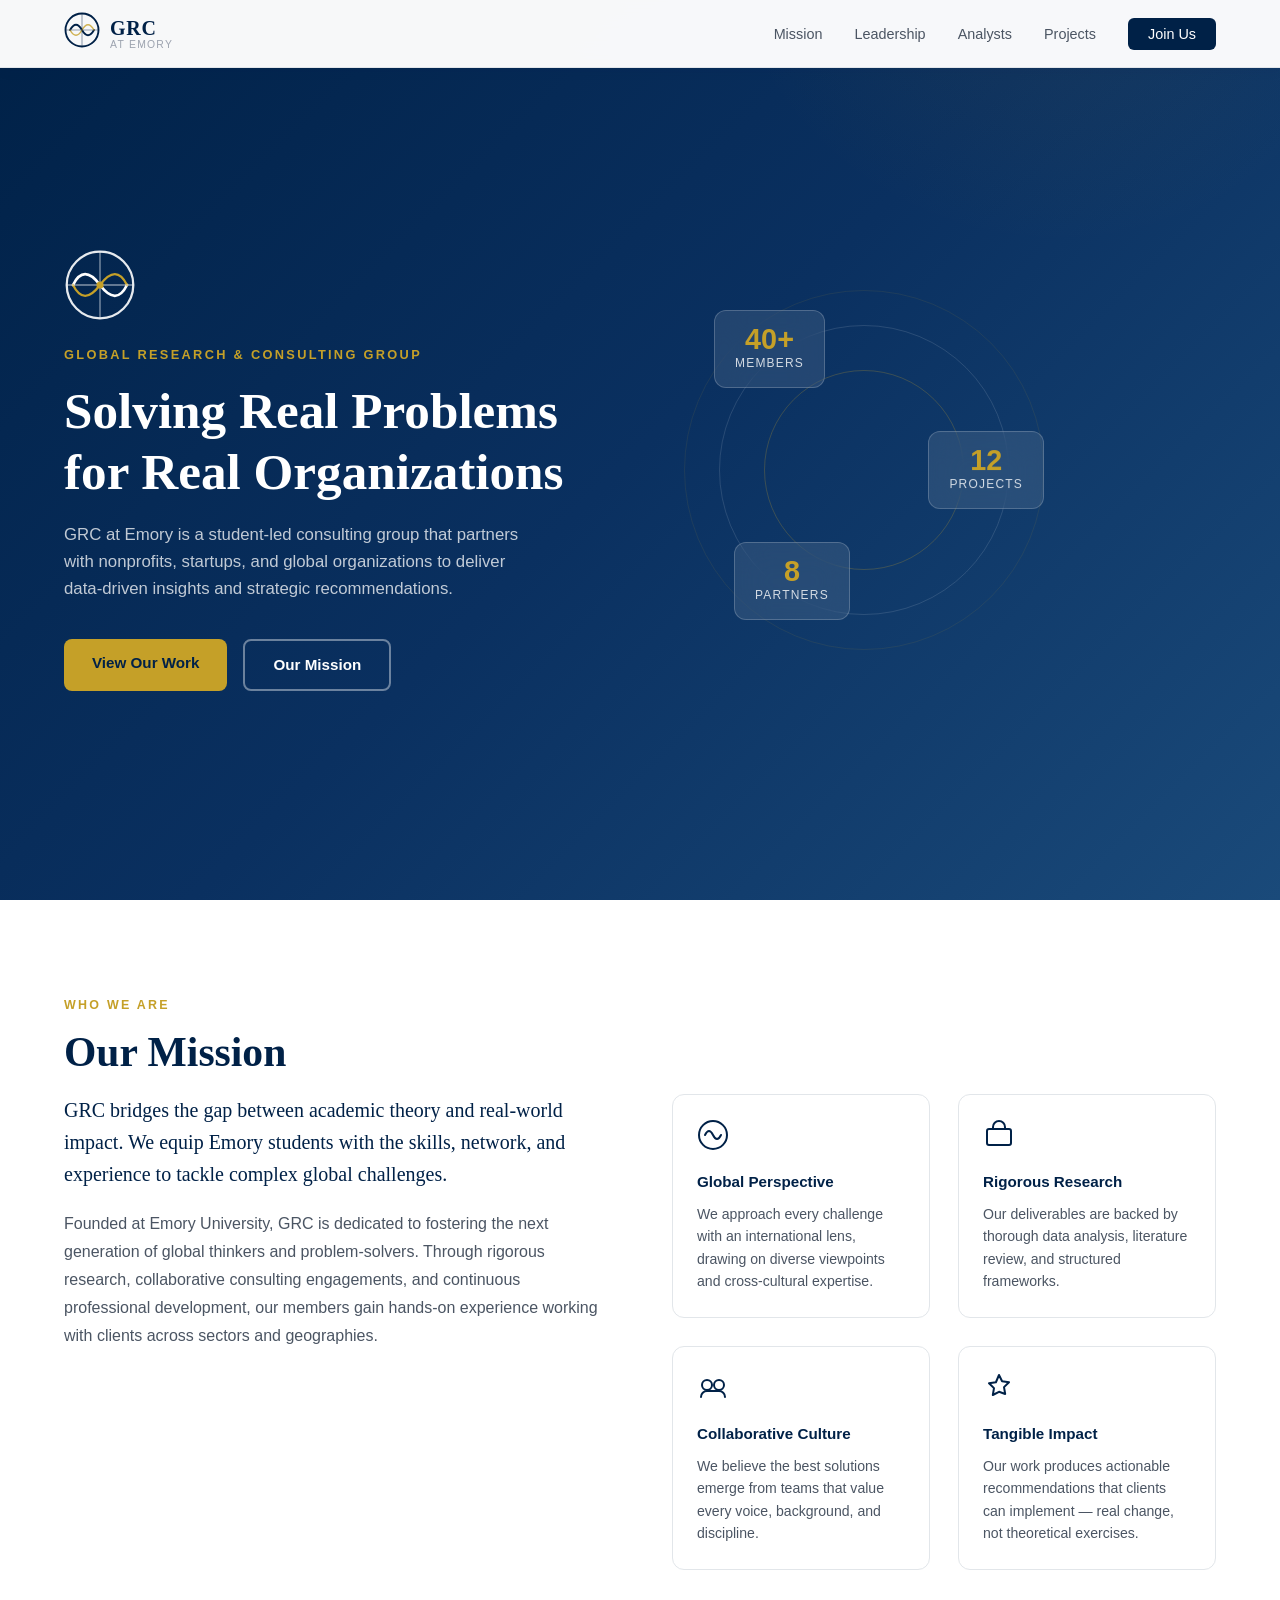
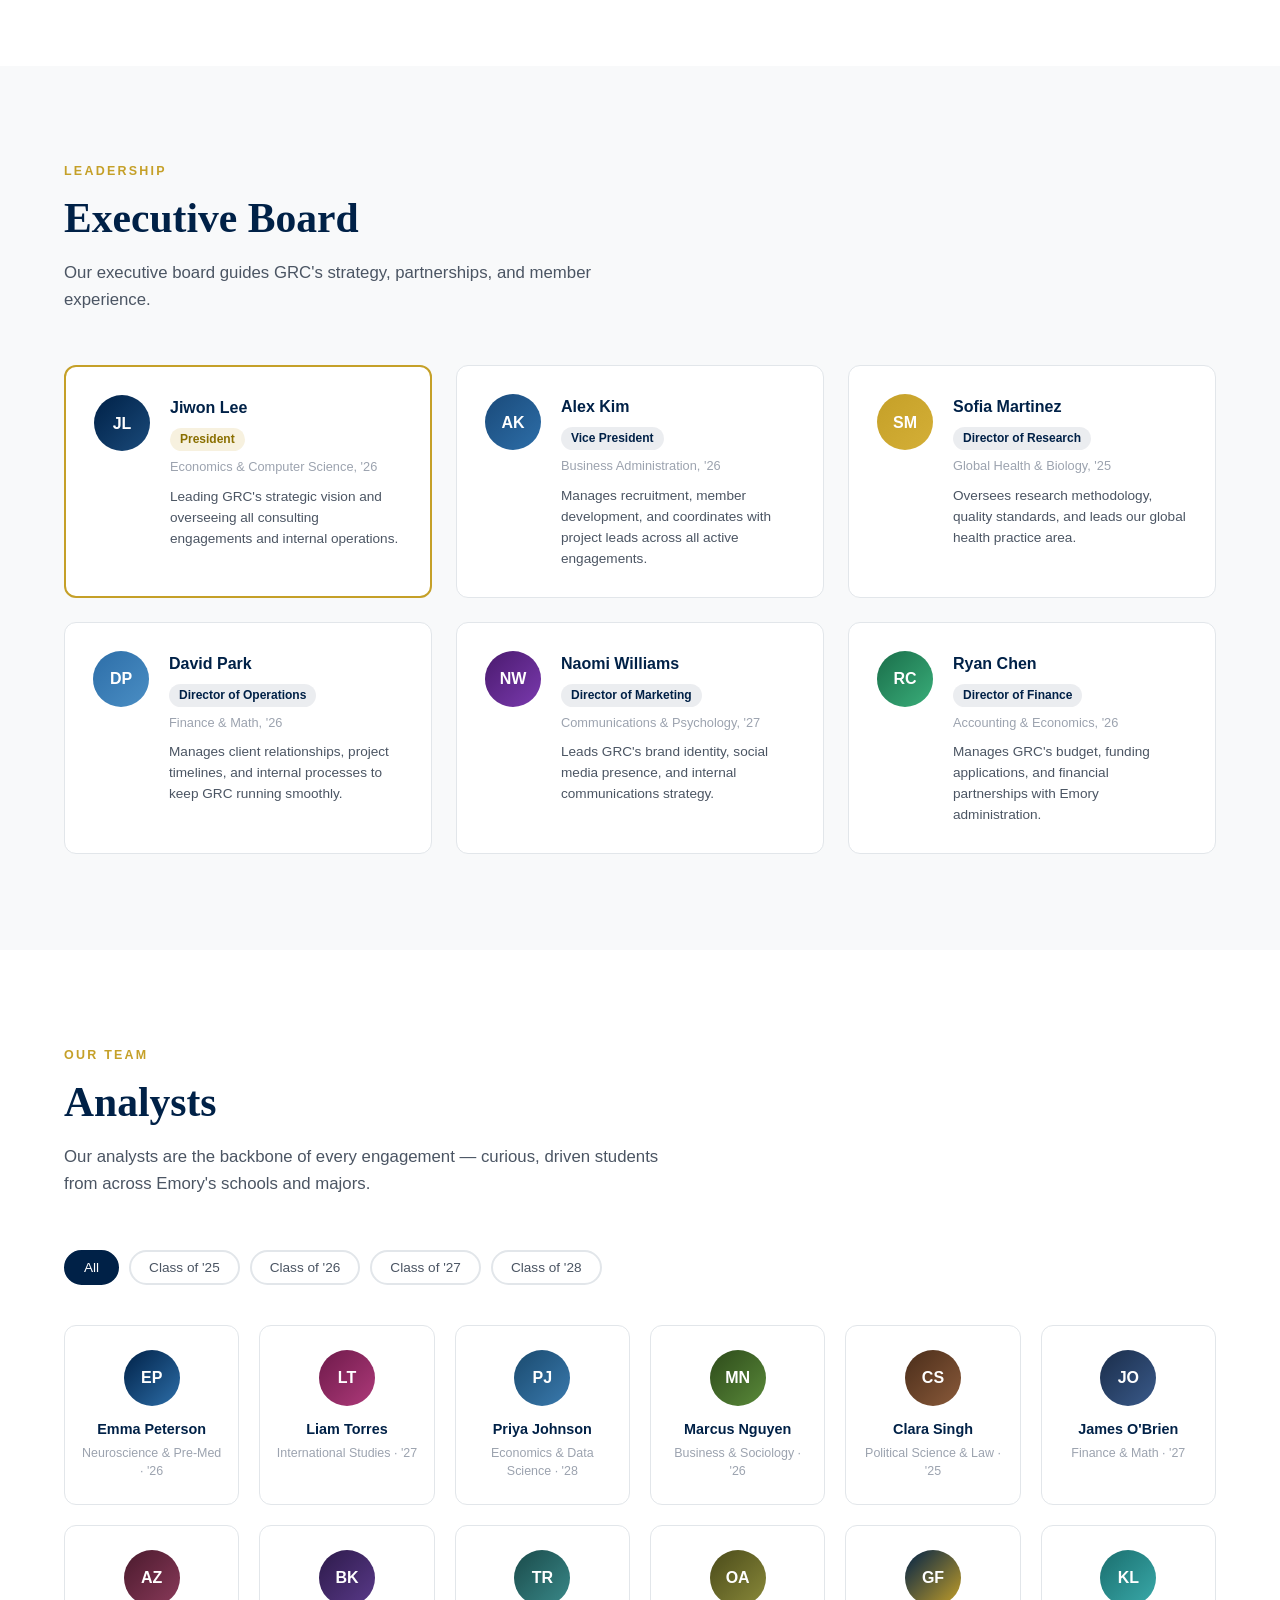
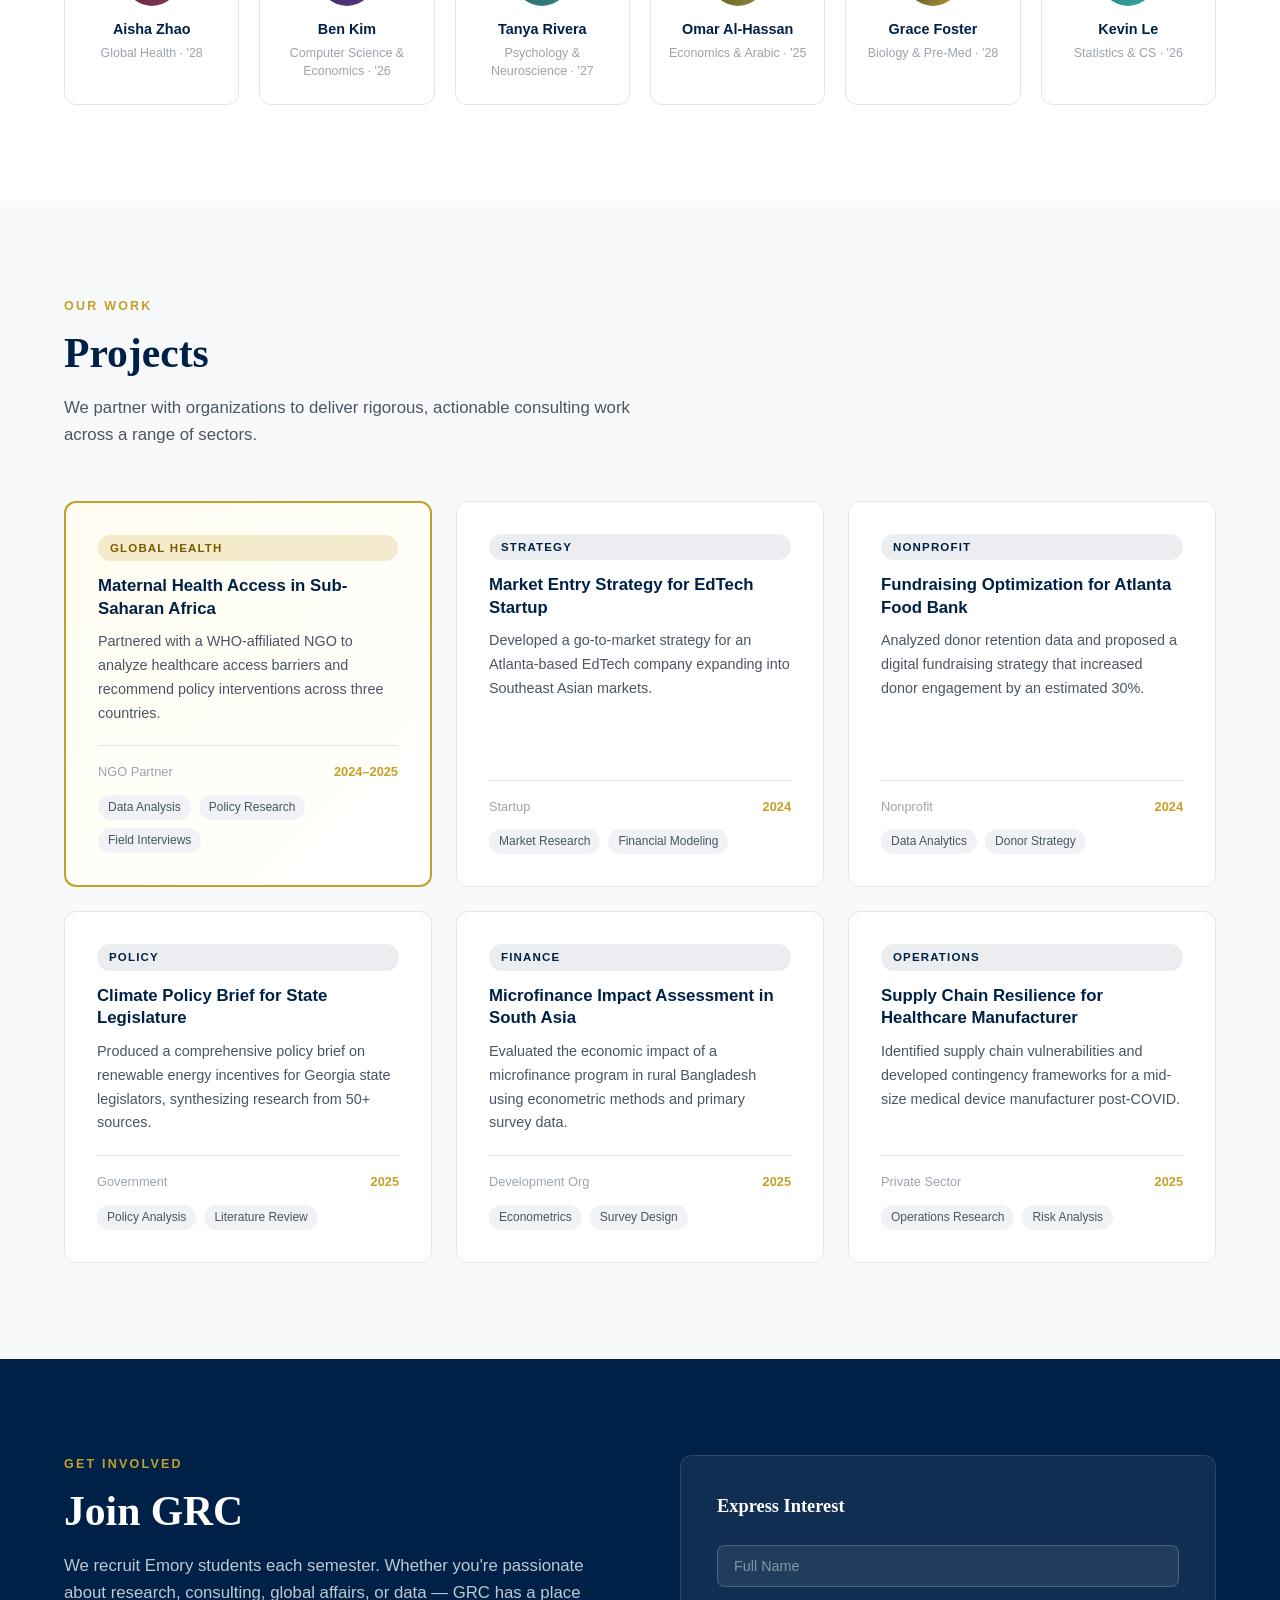
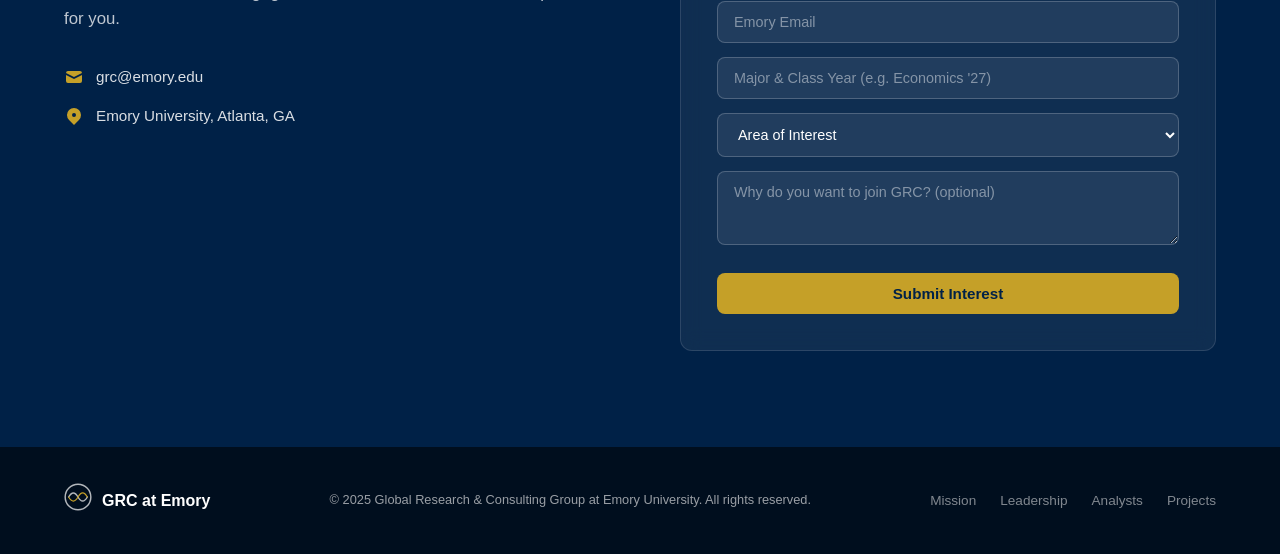
==== index.html @ 2e1ffddf "initial commit" ====
<!DOCTYPE html>
<html lang="en">
<head>
  <meta charset="UTF-8" />
  <meta name="viewport" content="width=device-width, initial-scale=1.0" />
  <title>GRC | Global Research & Consulting Group at Emory</title>
  <link rel="stylesheet" href="styles.css" />
</head>
<body>

  <!-- NAV -->
  <nav class="navbar">
    <div class="nav-brand">
      <div class="logo-mark">
        <svg viewBox="0 0 48 48" fill="none" xmlns="http://www.w3.org/2000/svg">
          <circle cx="24" cy="24" r="22" stroke="#002147" stroke-width="2.5"/>
          <path d="M8 24 Q16 10 24 24 Q32 38 40 24" stroke="#002147" stroke-width="2.5" fill="none" stroke-linecap="round"/>
          <path d="M8 24 Q16 38 24 24 Q32 10 40 24" stroke="#C5A028" stroke-width="2" fill="none" stroke-linecap="round" opacity="0.8"/>
          <line x1="24" y1="2" x2="24" y2="46" stroke="#002147" stroke-width="1.5" opacity="0.4"/>
          <line x1="2" y1="24" x2="46" y2="24" stroke="#002147" stroke-width="1.5" opacity="0.4"/>
        </svg>
      </div>
      <div class="brand-text">
        <span class="brand-grc">GRC</span>
        <span class="brand-sub">at Emory</span>
      </div>
    </div>
    <ul class="nav-links">
      <li><a href="#mission">Mission</a></li>
      <li><a href="#board">Leadership</a></li>
      <li><a href="#analysts">Analysts</a></li>
      <li><a href="#projects">Projects</a></li>
      <li><a href="#contact" class="nav-cta">Join Us</a></li>
    </ul>
    <button class="hamburger" id="hamburger">&#9776;</button>
  </nav>

  <!-- HERO -->
  <header class="hero">
    <div class="hero-content">
      <div class="hero-logo">
        <svg viewBox="0 0 80 80" fill="none" xmlns="http://www.w3.org/2000/svg">
          <circle cx="40" cy="40" r="37" stroke="white" stroke-width="2.5" opacity="0.9"/>
          <path d="M10 40 Q22 16 40 40 Q58 64 70 40" stroke="white" stroke-width="3" fill="none" stroke-linecap="round"/>
          <path d="M10 40 Q22 64 40 40 Q58 16 70 40" stroke="#C5A028" stroke-width="2.5" fill="none" stroke-linecap="round"/>
          <line x1="40" y1="3" x2="40" y2="77" stroke="white" stroke-width="1.5" opacity="0.5"/>
          <line x1="3" y1="40" x2="77" y2="40" stroke="white" stroke-width="1.5" opacity="0.5"/>
          <circle cx="40" cy="40" r="4" fill="#C5A028"/>
        </svg>
      </div>
      <p class="hero-eyebrow">Global Research & Consulting Group</p>
      <h1 class="hero-title">Solving Real Problems<br/>for Real Organizations</h1>
      <p class="hero-desc">GRC at Emory is a student-led consulting group that partners with nonprofits, startups, and global organizations to deliver data-driven insights and strategic recommendations.</p>
      <div class="hero-actions">
        <a href="#projects" class="btn btn-primary">View Our Work</a>
        <a href="#mission" class="btn btn-ghost">Our Mission</a>
      </div>
    </div>
    <div class="hero-visual">
      <div class="globe-ring ring-1"></div>
      <div class="globe-ring ring-2"></div>
      <div class="globe-ring ring-3"></div>
      <div class="stat-card card-a">
        <span class="stat-num">40+</span>
        <span class="stat-label">Members</span>
      </div>
      <div class="stat-card card-b">
        <span class="stat-num">12</span>
        <span class="stat-label">Projects</span>
      </div>
      <div class="stat-card card-c">
        <span class="stat-num">8</span>
        <span class="stat-label">Partners</span>
      </div>
    </div>
  </header>

  <!-- MISSION -->
  <section class="section" id="mission">
    <div class="container">
      <div class="section-label">Who We Are</div>
      <h2 class="section-title">Our Mission</h2>
      <div class="mission-grid">
        <div class="mission-statement">
          <p class="mission-lead">GRC bridges the gap between academic theory and real-world impact. We equip Emory students with the skills, network, and experience to tackle complex global challenges.</p>
          <p class="mission-body">Founded at Emory University, GRC is dedicated to fostering the next generation of global thinkers and problem-solvers. Through rigorous research, collaborative consulting engagements, and continuous professional development, our members gain hands-on experience working with clients across sectors and geographies.</p>
        </div>
        <div class="mission-pillars">
          <div class="pillar">
            <div class="pillar-icon">
              <svg viewBox="0 0 32 32" fill="none"><circle cx="16" cy="16" r="14" stroke="#002147" stroke-width="2"/><path d="M8 16 Q12 8 16 16 Q20 24 24 16" stroke="#002147" stroke-width="2" fill="none" stroke-linecap="round"/></svg>
            </div>
            <h3>Global Perspective</h3>
            <p>We approach every challenge with an international lens, drawing on diverse viewpoints and cross-cultural expertise.</p>
          </div>
          <div class="pillar">
            <div class="pillar-icon">
              <svg viewBox="0 0 32 32" fill="none"><rect x="4" y="10" width="24" height="16" rx="2" stroke="#002147" stroke-width="2"/><path d="M10 10V8a6 6 0 0112 0v2" stroke="#002147" stroke-width="2" stroke-linecap="round"/></svg>
            </div>
            <h3>Rigorous Research</h3>
            <p>Our deliverables are backed by thorough data analysis, literature review, and structured frameworks.</p>
          </div>
          <div class="pillar">
            <div class="pillar-icon">
              <svg viewBox="0 0 32 32" fill="none"><circle cx="10" cy="14" r="5" stroke="#002147" stroke-width="2"/><circle cx="22" cy="14" r="5" stroke="#002147" stroke-width="2"/><path d="M4 26c0-3.314 2.686-6 6-6h12c3.314 0 6 2.686 6 6" stroke="#002147" stroke-width="2" stroke-linecap="round"/></svg>
            </div>
            <h3>Collaborative Culture</h3>
            <p>We believe the best solutions emerge from teams that value every voice, background, and discipline.</p>
          </div>
          <div class="pillar">
            <div class="pillar-icon">
              <svg viewBox="0 0 32 32" fill="none"><path d="M16 4l3.09 6.26L26 11.27l-5 4.87 1.18 6.86L16 20.77l-6.18 3.23L11 17.14 6 12.27l6.91-1.01L16 4z" stroke="#002147" stroke-width="2" stroke-linejoin="round"/></svg>
            </div>
            <h3>Tangible Impact</h3>
            <p>Our work produces actionable recommendations that clients can implement — real change, not theoretical exercises.</p>
          </div>
        </div>
      </div>
    </div>
  </section>

  <!-- EXECUTIVE BOARD -->
  <section class="section section-alt" id="board">
    <div class="container">
      <div class="section-label">Leadership</div>
      <h2 class="section-title">Executive Board</h2>
      <p class="section-desc">Our executive board guides GRC's strategy, partnerships, and member experience.</p>
      <div class="board-grid">

        <div class="board-card president">
          <div class="member-avatar">
            <div class="avatar-placeholder" style="background: linear-gradient(135deg, #002147, #1a4a7a);">
              <span>JL</span>
            </div>
          </div>
          <div class="member-info">
            <h3>Jiwon Lee</h3>
            <span class="member-role">President</span>
            <p class="member-major">Economics & Computer Science, '26</p>
            <p class="member-bio">Leading GRC's strategic vision and overseeing all consulting engagements and internal operations.</p>
          </div>
        </div>

        <div class="board-card">
          <div class="member-avatar">
            <div class="avatar-placeholder" style="background: linear-gradient(135deg, #1a4a7a, #2d6ea8);">
              <span>AK</span>
            </div>
          </div>
          <div class="member-info">
            <h3>Alex Kim</h3>
            <span class="member-role">Vice President</span>
            <p class="member-major">Business Administration, '26</p>
            <p class="member-bio">Manages recruitment, member development, and coordinates with project leads across all active engagements.</p>
          </div>
        </div>

        <div class="board-card">
          <div class="member-avatar">
            <div class="avatar-placeholder" style="background: linear-gradient(135deg, #C5A028, #d4af37);">
              <span>SM</span>
            </div>
          </div>
          <div class="member-info">
            <h3>Sofia Martinez</h3>
            <span class="member-role">Director of Research</span>
            <p class="member-major">Global Health & Biology, '25</p>
            <p class="member-bio">Oversees research methodology, quality standards, and leads our global health practice area.</p>
          </div>
        </div>

        <div class="board-card">
          <div class="member-avatar">
            <div class="avatar-placeholder" style="background: linear-gradient(135deg, #2d6ea8, #4a8ec4);">
              <span>DP</span>
            </div>
          </div>
          <div class="member-info">
            <h3>David Park</h3>
            <span class="member-role">Director of Operations</span>
            <p class="member-major">Finance & Math, '26</p>
            <p class="member-bio">Manages client relationships, project timelines, and internal processes to keep GRC running smoothly.</p>
          </div>
        </div>

        <div class="board-card">
          <div class="member-avatar">
            <div class="avatar-placeholder" style="background: linear-gradient(135deg, #4a1a6e, #7a3aae);">
              <span>NW</span>
            </div>
          </div>
          <div class="member-info">
            <h3>Naomi Williams</h3>
            <span class="member-role">Director of Marketing</span>
            <p class="member-major">Communications & Psychology, '27</p>
            <p class="member-bio">Leads GRC's brand identity, social media presence, and internal communications strategy.</p>
          </div>
        </div>

        <div class="board-card">
          <div class="member-avatar">
            <div class="avatar-placeholder" style="background: linear-gradient(135deg, #1a6e4a, #3aae7a);">
              <span>RC</span>
            </div>
          </div>
          <div class="member-info">
            <h3>Ryan Chen</h3>
            <span class="member-role">Director of Finance</span>
            <p class="member-major">Accounting & Economics, '26</p>
            <p class="member-bio">Manages GRC's budget, funding applications, and financial partnerships with Emory administration.</p>
          </div>
        </div>

      </div>
    </div>
  </section>

  <!-- ANALYSTS -->
  <section class="section" id="analysts">
    <div class="container">
      <div class="section-label">Our Team</div>
      <h2 class="section-title">Analysts</h2>
      <p class="section-desc">Our analysts are the backbone of every engagement — curious, driven students from across Emory's schools and majors.</p>

      <div class="analyst-filter">
        <button class="filter-btn active" data-filter="all">All</button>
        <button class="filter-btn" data-filter="class-25">Class of '25</button>
        <button class="filter-btn" data-filter="class-26">Class of '26</button>
        <button class="filter-btn" data-filter="class-27">Class of '27</button>
        <button class="filter-btn" data-filter="class-28">Class of '28</button>
      </div>

      <div class="analysts-grid">
        <div class="analyst-card" data-class="class-26">
          <div class="analyst-avatar" style="background: linear-gradient(135deg, #002147, #2d6ea8);"><span>EP</span></div>
          <div class="analyst-name">Emma Peterson</div>
          <div class="analyst-details">Neuroscience & Pre-Med · '26</div>
        </div>
        <div class="analyst-card" data-class="class-27">
          <div class="analyst-avatar" style="background: linear-gradient(135deg, #6e1a4a, #ae3a7a);"><span>LT</span></div>
          <div class="analyst-name">Liam Torres</div>
          <div class="analyst-details">International Studies · '27</div>
        </div>
        <div class="analyst-card" data-class="class-28">
          <div class="analyst-avatar" style="background: linear-gradient(135deg, #1a4a6e, #3a7aae);"><span>PJ</span></div>
          <div class="analyst-name">Priya Johnson</div>
          <div class="analyst-details">Economics & Data Science · '28</div>
        </div>
        <div class="analyst-card" data-class="class-26">
          <div class="analyst-avatar" style="background: linear-gradient(135deg, #2d4a1a, #5a8a3a);"><span>MN</span></div>
          <div class="analyst-name">Marcus Nguyen</div>
          <div class="analyst-details">Business & Sociology · '26</div>
        </div>
        <div class="analyst-card" data-class="class-25">
          <div class="analyst-avatar" style="background: linear-gradient(135deg, #4a2d1a, #8a5a3a);"><span>CS</span></div>
          <div class="analyst-name">Clara Singh</div>
          <div class="analyst-details">Political Science & Law · '25</div>
        </div>
        <div class="analyst-card" data-class="class-27">
          <div class="analyst-avatar" style="background: linear-gradient(135deg, #1a2d4a, #3a5a8a);"><span>JO</span></div>
          <div class="analyst-name">James O'Brien</div>
          <div class="analyst-details">Finance & Math · '27</div>
        </div>
        <div class="analyst-card" data-class="class-28">
          <div class="analyst-avatar" style="background: linear-gradient(135deg, #4a1a2d, #8a3a5a);"><span>AZ</span></div>
          <div class="analyst-name">Aisha Zhao</div>
          <div class="analyst-details">Global Health · '28</div>
        </div>
        <div class="analyst-card" data-class="class-26">
          <div class="analyst-avatar" style="background: linear-gradient(135deg, #2d1a4a, #5a3a8a);"><span>BK</span></div>
          <div class="analyst-name">Ben Kim</div>
          <div class="analyst-details">Computer Science & Economics · '26</div>
        </div>
        <div class="analyst-card" data-class="class-27">
          <div class="analyst-avatar" style="background: linear-gradient(135deg, #1a4a4a, #3a8a8a);"><span>TR</span></div>
          <div class="analyst-name">Tanya Rivera</div>
          <div class="analyst-details">Psychology & Neuroscience · '27</div>
        </div>
        <div class="analyst-card" data-class="class-25">
          <div class="analyst-avatar" style="background: linear-gradient(135deg, #4a4a1a, #8a8a3a);"><span>OA</span></div>
          <div class="analyst-name">Omar Al-Hassan</div>
          <div class="analyst-details">Economics & Arabic · '25</div>
        </div>
        <div class="analyst-card" data-class="class-28">
          <div class="analyst-avatar" style="background: linear-gradient(135deg, #002147, #C5A028);"><span>GF</span></div>
          <div class="analyst-name">Grace Foster</div>
          <div class="analyst-details">Biology & Pre-Med · '28</div>
        </div>
        <div class="analyst-card" data-class="class-26">
          <div class="analyst-avatar" style="background: linear-gradient(135deg, #1a6e6e, #3aaaaa);"><span>KL</span></div>
          <div class="analyst-name">Kevin Le</div>
          <div class="analyst-details">Statistics & CS · '26</div>
        </div>
      </div>
    </div>
  </section>

  <!-- PROJECTS -->
  <section class="section section-alt" id="projects">
    <div class="container">
      <div class="section-label">Our Work</div>
      <h2 class="section-title">Projects</h2>
      <p class="section-desc">We partner with organizations to deliver rigorous, actionable consulting work across a range of sectors.</p>
      <div class="projects-grid">

        <div class="project-card featured">
          <div class="project-tag">Global Health</div>
          <h3>Maternal Health Access in Sub-Saharan Africa</h3>
          <p>Partnered with a WHO-affiliated NGO to analyze healthcare access barriers and recommend policy interventions across three countries.</p>
          <div class="project-meta">
            <span class="project-client">NGO Partner</span>
            <span class="project-year">2024–2025</span>
          </div>
          <div class="project-skills">
            <span>Data Analysis</span><span>Policy Research</span><span>Field Interviews</span>
          </div>
        </div>

        <div class="project-card">
          <div class="project-tag">Strategy</div>
          <h3>Market Entry Strategy for EdTech Startup</h3>
          <p>Developed a go-to-market strategy for an Atlanta-based EdTech company expanding into Southeast Asian markets.</p>
          <div class="project-meta">
            <span class="project-client">Startup</span>
            <span class="project-year">2024</span>
          </div>
          <div class="project-skills">
            <span>Market Research</span><span>Financial Modeling</span>
          </div>
        </div>

        <div class="project-card">
          <div class="project-tag">Nonprofit</div>
          <h3>Fundraising Optimization for Atlanta Food Bank</h3>
          <p>Analyzed donor retention data and proposed a digital fundraising strategy that increased donor engagement by an estimated 30%.</p>
          <div class="project-meta">
            <span class="project-client">Nonprofit</span>
            <span class="project-year">2024</span>
          </div>
          <div class="project-skills">
            <span>Data Analytics</span><span>Donor Strategy</span>
          </div>
        </div>

        <div class="project-card">
          <div class="project-tag">Policy</div>
          <h3>Climate Policy Brief for State Legislature</h3>
          <p>Produced a comprehensive policy brief on renewable energy incentives for Georgia state legislators, synthesizing research from 50+ sources.</p>
          <div class="project-meta">
            <span class="project-client">Government</span>
            <span class="project-year">2025</span>
          </div>
          <div class="project-skills">
            <span>Policy Analysis</span><span>Literature Review</span>
          </div>
        </div>

        <div class="project-card">
          <div class="project-tag">Finance</div>
          <h3>Microfinance Impact Assessment in South Asia</h3>
          <p>Evaluated the economic impact of a microfinance program in rural Bangladesh using econometric methods and primary survey data.</p>
          <div class="project-meta">
            <span class="project-client">Development Org</span>
            <span class="project-year">2025</span>
          </div>
          <div class="project-skills">
            <span>Econometrics</span><span>Survey Design</span>
          </div>
        </div>

        <div class="project-card">
          <div class="project-tag">Operations</div>
          <h3>Supply Chain Resilience for Healthcare Manufacturer</h3>
          <p>Identified supply chain vulnerabilities and developed contingency frameworks for a mid-size medical device manufacturer post-COVID.</p>
          <div class="project-meta">
            <span class="project-client">Private Sector</span>
            <span class="project-year">2025</span>
          </div>
          <div class="project-skills">
            <span>Operations Research</span><span>Risk Analysis</span>
          </div>
        </div>

      </div>
    </div>
  </section>

  <!-- CONTACT / JOIN -->
  <section class="section section-dark" id="contact">
    <div class="container">
      <div class="contact-inner">
        <div class="contact-text">
          <div class="section-label light">Get Involved</div>
          <h2 class="section-title light">Join GRC</h2>
          <p>We recruit Emory students each semester. Whether you're passionate about research, consulting, global affairs, or data — GRC has a place for you.</p>
          <ul class="contact-details">
            <li>
              <svg viewBox="0 0 20 20" fill="none"><path d="M2.003 5.884L10 9.882l7.997-3.998A2 2 0 0016 4H4a2 2 0 00-1.997 1.884z" fill="#C5A028"/><path d="M18 8.118l-8 4-8-4V14a2 2 0 002 2h12a2 2 0 002-2V8.118z" fill="#C5A028"/></svg>
              <span>grc@emory.edu</span>
            </li>
            <li>
              <svg viewBox="0 0 20 20" fill="none"><path fill-rule="evenodd" d="M5.05 4.05a7 7 0 119.9 9.9L10 18.9l-4.95-4.95a7 7 0 010-9.9zM10 11a2 2 0 100-4 2 2 0 000 4z" clip-rule="evenodd" fill="#C5A028"/></svg>
              <span>Emory University, Atlanta, GA</span>
            </li>
          </ul>
        </div>
        <div class="contact-form-wrap">
          <form class="contact-form" onsubmit="handleSubmit(event)">
            <h3>Express Interest</h3>
            <input type="text" placeholder="Full Name" required />
            <input type="email" placeholder="Emory Email" required />
            <input type="text" placeholder="Major & Class Year (e.g. Economics '27)" />
            <select>
              <option value="" disabled selected>Area of Interest</option>
              <option>Research & Analysis</option>
              <option>Strategy & Consulting</option>
              <option>Global Health</option>
              <option>Finance & Economics</option>
              <option>Operations</option>
              <option>Marketing & Communications</option>
            </select>
            <textarea placeholder="Why do you want to join GRC? (optional)" rows="3"></textarea>
            <button type="submit" class="btn btn-primary">Submit Interest</button>
          </form>
        </div>
      </div>
    </div>
  </section>

  <!-- FOOTER -->
  <footer class="footer">
    <div class="container footer-inner">
      <div class="footer-brand">
        <div class="logo-mark small">
          <svg viewBox="0 0 48 48" fill="none" xmlns="http://www.w3.org/2000/svg">
            <circle cx="24" cy="24" r="22" stroke="white" stroke-width="2.5" opacity="0.7"/>
            <path d="M8 24 Q16 10 24 24 Q32 38 40 24" stroke="white" stroke-width="2.5" fill="none" stroke-linecap="round" opacity="0.7"/>
            <path d="M8 24 Q16 38 24 24 Q32 10 40 24" stroke="#C5A028" stroke-width="2" fill="none" stroke-linecap="round"/>
          </svg>
        </div>
        <span>GRC at Emory</span>
      </div>
      <p class="footer-copy">&copy; 2025 Global Research & Consulting Group at Emory University. All rights reserved.</p>
      <div class="footer-links">
        <a href="#mission">Mission</a>
        <a href="#board">Leadership</a>
        <a href="#analysts">Analysts</a>
        <a href="#projects">Projects</a>
      </div>
    </div>
  </footer>

  <div id="toast" class="toast">Thanks! We'll be in touch soon.</div>

  <script src="script.js"></script>
</body>
</html>
---- styles.css ----
/* ============================================================
   GRC at Emory — Stylesheet
   Colors: Navy #002147, Gold #C5A028, White #FFFFFF
   ============================================================ */

*, *::before, *::after { box-sizing: border-box; margin: 0; padding: 0; }

:root {
  --navy: #002147;
  --navy-light: #1a4a7a;
  --gold: #C5A028;
  --gold-light: #d4af37;
  --white: #FFFFFF;
  --gray-50: #f8f9fa;
  --gray-100: #f0f2f5;
  --gray-200: #e2e6ea;
  --gray-400: #9ca3af;
  --gray-600: #4b5563;
  --gray-800: #1f2937;
  --font: 'Georgia', 'Times New Roman', serif;
  --font-sans: -apple-system, BlinkMacSystemFont, 'Segoe UI', Roboto, sans-serif;
  --radius: 12px;
  --shadow: 0 4px 24px rgba(0, 33, 71, 0.1);
  --shadow-lg: 0 8px 40px rgba(0, 33, 71, 0.15);
  --transition: 0.25s ease;
}

html { scroll-behavior: smooth; }
body { font-family: var(--font-sans); color: var(--gray-800); background: var(--white); line-height: 1.6; }

/* ─── NAVBAR ─────────────────────────────────────────── */
.navbar {
  position: fixed; top: 0; left: 0; right: 0; z-index: 100;
  display: flex; align-items: center; justify-content: space-between;
  padding: 0 5%; height: 68px;
  background: rgba(255,255,255,0.97);
  backdrop-filter: blur(12px);
  border-bottom: 1px solid var(--gray-200);
  box-shadow: 0 2px 12px rgba(0,33,71,0.07);
}

.nav-brand { display: flex; align-items: center; gap: 10px; text-decoration: none; }
.logo-mark svg { width: 36px; height: 36px; }
.logo-mark.small svg { width: 28px; height: 28px; }
.brand-text { display: flex; flex-direction: column; line-height: 1.1; }
.brand-grc { font-size: 1.25rem; font-weight: 800; color: var(--navy); letter-spacing: 0.04em; font-family: var(--font); }
.brand-sub { font-size: 0.65rem; color: var(--gray-400); text-transform: uppercase; letter-spacing: 0.12em; }

.nav-links { display: flex; align-items: center; gap: 2rem; list-style: none; }
.nav-links a { text-decoration: none; font-size: 0.9rem; font-weight: 500; color: var(--gray-600); transition: color var(--transition); }
.nav-links a:hover { color: var(--navy); }
.nav-cta {
  background: var(--navy); color: var(--white) !important;
  padding: 8px 20px; border-radius: 6px;
  transition: background var(--transition) !important;
}
.nav-cta:hover { background: var(--navy-light) !important; }

.hamburger { display: none; background: none; border: none; font-size: 1.5rem; cursor: pointer; color: var(--navy); }

/* ─── HERO ───────────────────────────────────────────── */
.hero {
  min-height: 100vh;
  background: linear-gradient(135deg, var(--navy) 0%, #0a3060 50%, #1a4a7a 100%);
  display: flex; align-items: center;
  padding: 100px 5% 60px;
  position: relative; overflow: hidden;
  gap: 60px;
}

.hero::before {
  content: '';
  position: absolute; top: -50%; right: -10%;
  width: 700px; height: 700px;
  background: radial-gradient(circle, rgba(197,160,40,0.08) 0%, transparent 70%);
  border-radius: 50%;
}

.hero-content { flex: 1; max-width: 560px; position: relative; z-index: 1; }

.hero-logo { width: 72px; height: 72px; margin-bottom: 24px; }
.hero-logo svg { width: 100%; height: 100%; }

.hero-eyebrow {
  font-size: 0.8rem; text-transform: uppercase; letter-spacing: 0.18em;
  color: var(--gold); margin-bottom: 16px; font-weight: 600;
}

.hero-title {
  font-size: clamp(2rem, 5vw, 3.2rem);
  font-family: var(--font);
  color: var(--white); line-height: 1.18;
  margin-bottom: 20px;
}

.hero-desc { color: rgba(255,255,255,0.75); font-size: 1.05rem; margin-bottom: 36px; max-width: 480px; }

.hero-actions { display: flex; gap: 16px; flex-wrap: wrap; }

.btn {
  display: inline-block; padding: 12px 28px; border-radius: 8px;
  font-size: 0.95rem; font-weight: 600; text-decoration: none;
  cursor: pointer; border: none; transition: all var(--transition);
}
.btn-primary { background: var(--gold); color: var(--navy); }
.btn-primary:hover { background: var(--gold-light); transform: translateY(-1px); }
.btn-ghost {
  background: transparent; color: var(--white);
  border: 2px solid rgba(255,255,255,0.4);
}
.btn-ghost:hover { border-color: var(--white); background: rgba(255,255,255,0.08); }

/* Hero Visual */
.hero-visual {
  flex: 0 0 360px; height: 360px;
  position: relative; display: flex; align-items: center; justify-content: center;
}

.globe-ring {
  position: absolute; border-radius: 50%;
  border: 1px solid rgba(197,160,40,0.25);
  animation: pulse 4s ease-in-out infinite;
}
.ring-1 { width: 200px; height: 200px; animation-delay: 0s; }
.ring-2 { width: 290px; height: 290px; animation-delay: 0.8s; border-color: rgba(255,255,255,0.12); }
.ring-3 { width: 360px; height: 360px; animation-delay: 1.6s; border-color: rgba(197,160,40,0.1); }

@keyframes pulse {
  0%, 100% { opacity: 0.6; transform: scale(1); }
  50% { opacity: 1; transform: scale(1.02); }
}

.stat-card {
  position: absolute;
  background: rgba(255,255,255,0.1);
  backdrop-filter: blur(16px);
  border: 1px solid rgba(255,255,255,0.2);
  border-radius: 12px;
  padding: 14px 20px;
  display: flex; flex-direction: column; align-items: center;
  color: white;
}
.stat-num { font-size: 1.8rem; font-weight: 800; color: var(--gold); line-height: 1; }
.stat-label { font-size: 0.75rem; text-transform: uppercase; letter-spacing: 0.1em; opacity: 0.8; }
.card-a { top: 20px; left: 30px; }
.card-b { top: 50%; right: 0; transform: translateY(-50%); }
.card-c { bottom: 30px; left: 50px; }

/* ─── SECTIONS ───────────────────────────────────────── */
.section { padding: 96px 5%; }
.section-alt { background: var(--gray-50); }
.section-dark { background: var(--navy); color: var(--white); }
.container { max-width: 1180px; margin: 0 auto; }

.section-label {
  font-size: 0.78rem; text-transform: uppercase; letter-spacing: 0.18em;
  color: var(--gold); margin-bottom: 12px; font-weight: 600;
}
.section-label.light { color: var(--gold); }
.section-title {
  font-size: clamp(1.8rem, 4vw, 2.6rem);
  font-family: var(--font);
  color: var(--navy); margin-bottom: 16px; line-height: 1.2;
}
.section-title.light { color: var(--white); }
.section-desc { color: var(--gray-600); max-width: 600px; margin-bottom: 52px; font-size: 1.05rem; }

/* ─── MISSION ────────────────────────────────────────── */
.mission-grid { display: grid; grid-template-columns: 1fr 1fr; gap: 64px; align-items: start; }
.mission-lead {
  font-size: 1.25rem; color: var(--navy); line-height: 1.6;
  margin-bottom: 20px; font-family: var(--font);
}
.mission-body { color: var(--gray-600); font-size: 1rem; line-height: 1.75; }
.mission-pillars { display: grid; grid-template-columns: 1fr 1fr; gap: 28px; }

.pillar {
  padding: 24px; background: var(--white);
  border-radius: var(--radius); border: 1px solid var(--gray-200);
  transition: box-shadow var(--transition), transform var(--transition);
}
.pillar:hover { box-shadow: var(--shadow); transform: translateY(-2px); }
.pillar-icon svg { width: 32px; height: 32px; margin-bottom: 12px; }
.pillar h3 { font-size: 0.95rem; font-weight: 700; color: var(--navy); margin-bottom: 8px; }
.pillar p { font-size: 0.88rem; color: var(--gray-600); line-height: 1.6; }

/* ─── BOARD ──────────────────────────────────────────── */
.board-grid {
  display: grid;
  grid-template-columns: repeat(auto-fill, minmax(300px, 1fr));
  gap: 24px;
}

.board-card {
  background: var(--white); border-radius: var(--radius);
  border: 1px solid var(--gray-200);
  padding: 28px;
  display: flex; gap: 20px; align-items: flex-start;
  transition: box-shadow var(--transition), transform var(--transition);
}
.board-card:hover { box-shadow: var(--shadow-lg); transform: translateY(-3px); }
.board-card.president { border-color: var(--gold); border-width: 2px; }

.member-avatar { flex-shrink: 0; }
.avatar-placeholder {
  width: 56px; height: 56px; border-radius: 50%;
  display: flex; align-items: center; justify-content: center;
  font-size: 1rem; font-weight: 700; color: white;
}

.member-info { flex: 1; min-width: 0; }
.member-info h3 { font-size: 1rem; font-weight: 700; color: var(--navy); margin-bottom: 4px; }
.member-role {
  display: inline-block;
  font-size: 0.75rem; font-weight: 600;
  background: rgba(0,33,71,0.08); color: var(--navy);
  padding: 2px 10px; border-radius: 999px; margin-bottom: 6px;
}
.board-card.president .member-role { background: rgba(197,160,40,0.15); color: #8a6f00; }
.member-major { font-size: 0.8rem; color: var(--gray-400); margin-bottom: 8px; }
.member-bio { font-size: 0.85rem; color: var(--gray-600); line-height: 1.55; }

/* ─── ANALYSTS ───────────────────────────────────────── */
.analyst-filter {
  display: flex; gap: 10px; flex-wrap: wrap; margin-bottom: 40px;
}
.filter-btn {
  padding: 8px 18px; border-radius: 999px; border: 2px solid var(--gray-200);
  background: transparent; font-size: 0.85rem; font-weight: 500;
  color: var(--gray-600); cursor: pointer; transition: all var(--transition);
}
.filter-btn.active, .filter-btn:hover {
  background: var(--navy); border-color: var(--navy); color: white;
}

.analysts-grid {
  display: grid;
  grid-template-columns: repeat(auto-fill, minmax(160px, 1fr));
  gap: 20px;
}
.analyst-card {
  background: var(--white); border-radius: var(--radius);
  border: 1px solid var(--gray-200);
  padding: 24px 16px; text-align: center;
  transition: box-shadow var(--transition), transform var(--transition);
}
.analyst-card:hover { box-shadow: var(--shadow); transform: translateY(-3px); }
.analyst-card.hidden { display: none; }

.analyst-avatar {
  width: 56px; height: 56px; border-radius: 50%;
  display: flex; align-items: center; justify-content: center;
  font-size: 1rem; font-weight: 700; color: white;
  margin: 0 auto 12px;
}
.analyst-name { font-size: 0.9rem; font-weight: 700; color: var(--navy); margin-bottom: 4px; }
.analyst-details { font-size: 0.78rem; color: var(--gray-400); line-height: 1.4; }

/* ─── PROJECTS ───────────────────────────────────────── */
.projects-grid {
  display: grid;
  grid-template-columns: repeat(auto-fill, minmax(340px, 1fr));
  gap: 24px;
}
.project-card {
  background: var(--white); border-radius: var(--radius);
  border: 1px solid var(--gray-200); padding: 32px;
  transition: box-shadow var(--transition), transform var(--transition);
  display: flex; flex-direction: column;
}
.project-card:hover { box-shadow: var(--shadow-lg); transform: translateY(-3px); }
.project-card.featured { border-color: var(--gold); border-width: 2px; background: linear-gradient(135deg, #fffdf0 0%, var(--white) 100%); }

.project-tag {
  display: inline-block; margin-bottom: 14px;
  font-size: 0.72rem; font-weight: 700; text-transform: uppercase; letter-spacing: 0.1em;
  padding: 4px 12px; border-radius: 999px;
  background: rgba(0,33,71,0.08); color: var(--navy);
}
.project-card.featured .project-tag { background: rgba(197,160,40,0.2); color: #7a5a00; }

.project-card h3 { font-size: 1.05rem; font-weight: 700; color: var(--navy); margin-bottom: 10px; line-height: 1.35; }
.project-card p { font-size: 0.9rem; color: var(--gray-600); line-height: 1.65; flex: 1; }

.project-meta {
  display: flex; justify-content: space-between; align-items: center;
  margin-top: 20px; padding-top: 16px; border-top: 1px solid var(--gray-200);
  font-size: 0.8rem;
}
.project-client { color: var(--gray-400); font-weight: 500; }
.project-year { color: var(--gold); font-weight: 700; }

.project-skills { display: flex; flex-wrap: wrap; gap: 8px; margin-top: 12px; }
.project-skills span {
  font-size: 0.75rem; padding: 3px 10px; border-radius: 999px;
  background: var(--gray-100); color: var(--gray-600); font-weight: 500;
}

/* ─── CONTACT ────────────────────────────────────────── */
.contact-inner { display: grid; grid-template-columns: 1fr 1fr; gap: 80px; align-items: start; }
.contact-text p { color: rgba(255,255,255,0.75); margin-bottom: 32px; font-size: 1.05rem; }
.contact-details { list-style: none; display: flex; flex-direction: column; gap: 14px; }
.contact-details li { display: flex; align-items: center; gap: 12px; color: rgba(255,255,255,0.85); font-size: 0.95rem; }
.contact-details svg { width: 20px; height: 20px; flex-shrink: 0; }

.contact-form-wrap {
  background: rgba(255,255,255,0.06);
  border: 1px solid rgba(255,255,255,0.12);
  border-radius: var(--radius);
  padding: 36px;
  backdrop-filter: blur(10px);
}
.contact-form h3 { color: var(--white); font-size: 1.15rem; margin-bottom: 24px; font-family: var(--font); }
.contact-form input,
.contact-form select,
.contact-form textarea {
  width: 100%; margin-bottom: 14px;
  padding: 12px 16px;
  background: rgba(255,255,255,0.08); border: 1px solid rgba(255,255,255,0.2);
  border-radius: 8px; color: var(--white); font-size: 0.9rem;
  transition: border-color var(--transition);
  font-family: var(--font-sans);
}
.contact-form input::placeholder,
.contact-form textarea::placeholder { color: rgba(255,255,255,0.45); }
.contact-form select option { background: var(--navy); color: white; }
.contact-form input:focus,
.contact-form select:focus,
.contact-form textarea:focus {
  outline: none; border-color: var(--gold);
  background: rgba(255,255,255,0.12);
}
.contact-form .btn { width: 100%; margin-top: 6px; text-align: center; font-size: 0.95rem; }

/* ─── FOOTER ─────────────────────────────────────────── */
.footer {
  background: #000e1e; color: rgba(255,255,255,0.6);
  padding: 36px 5%;
}
.footer-inner {
  display: flex; align-items: center; justify-content: space-between;
  flex-wrap: wrap; gap: 20px;
}
.footer-brand { display: flex; align-items: center; gap: 10px; color: white; font-weight: 700; font-size: 1rem; }
.footer-copy { font-size: 0.8rem; }
.footer-links { display: flex; gap: 24px; }
.footer-links a { color: rgba(255,255,255,0.5); text-decoration: none; font-size: 0.85rem; transition: color var(--transition); }
.footer-links a:hover { color: var(--gold); }

/* ─── TOAST ──────────────────────────────────────────── */
.toast {
  position: fixed; bottom: 30px; right: 30px; z-index: 999;
  background: var(--navy); color: white;
  padding: 14px 24px; border-radius: 10px;
  font-size: 0.9rem; font-weight: 500;
  box-shadow: var(--shadow-lg);
  transform: translateY(80px); opacity: 0;
  transition: all 0.4s cubic-bezier(0.34, 1.56, 0.64, 1);
  pointer-events: none;
}
.toast.show { transform: translateY(0); opacity: 1; }

/* ─── RESPONSIVE ─────────────────────────────────────── */
@media (max-width: 900px) {
  .hero { flex-direction: column; text-align: center; padding-top: 120px; }
  .hero-visual { display: none; }
  .hero-actions { justify-content: center; }
  .mission-grid { grid-template-columns: 1fr; gap: 40px; }
  .contact-inner { grid-template-columns: 1fr; gap: 40px; }
}

@media (max-width: 700px) {
  .nav-links { display: none; }
  .hamburger { display: block; }
  .nav-links.open {
    display: flex; flex-direction: column; align-items: flex-start;
    position: fixed; top: 68px; left: 0; right: 0;
    background: white; padding: 20px 5%; gap: 1.2rem;
    border-bottom: 1px solid var(--gray-200);
    box-shadow: var(--shadow);
  }
  .mission-pillars { grid-template-columns: 1fr; }
  .board-grid { grid-template-columns: 1fr; }
  .projects-grid { grid-template-columns: 1fr; }
  .footer-inner { flex-direction: column; align-items: flex-start; }
}
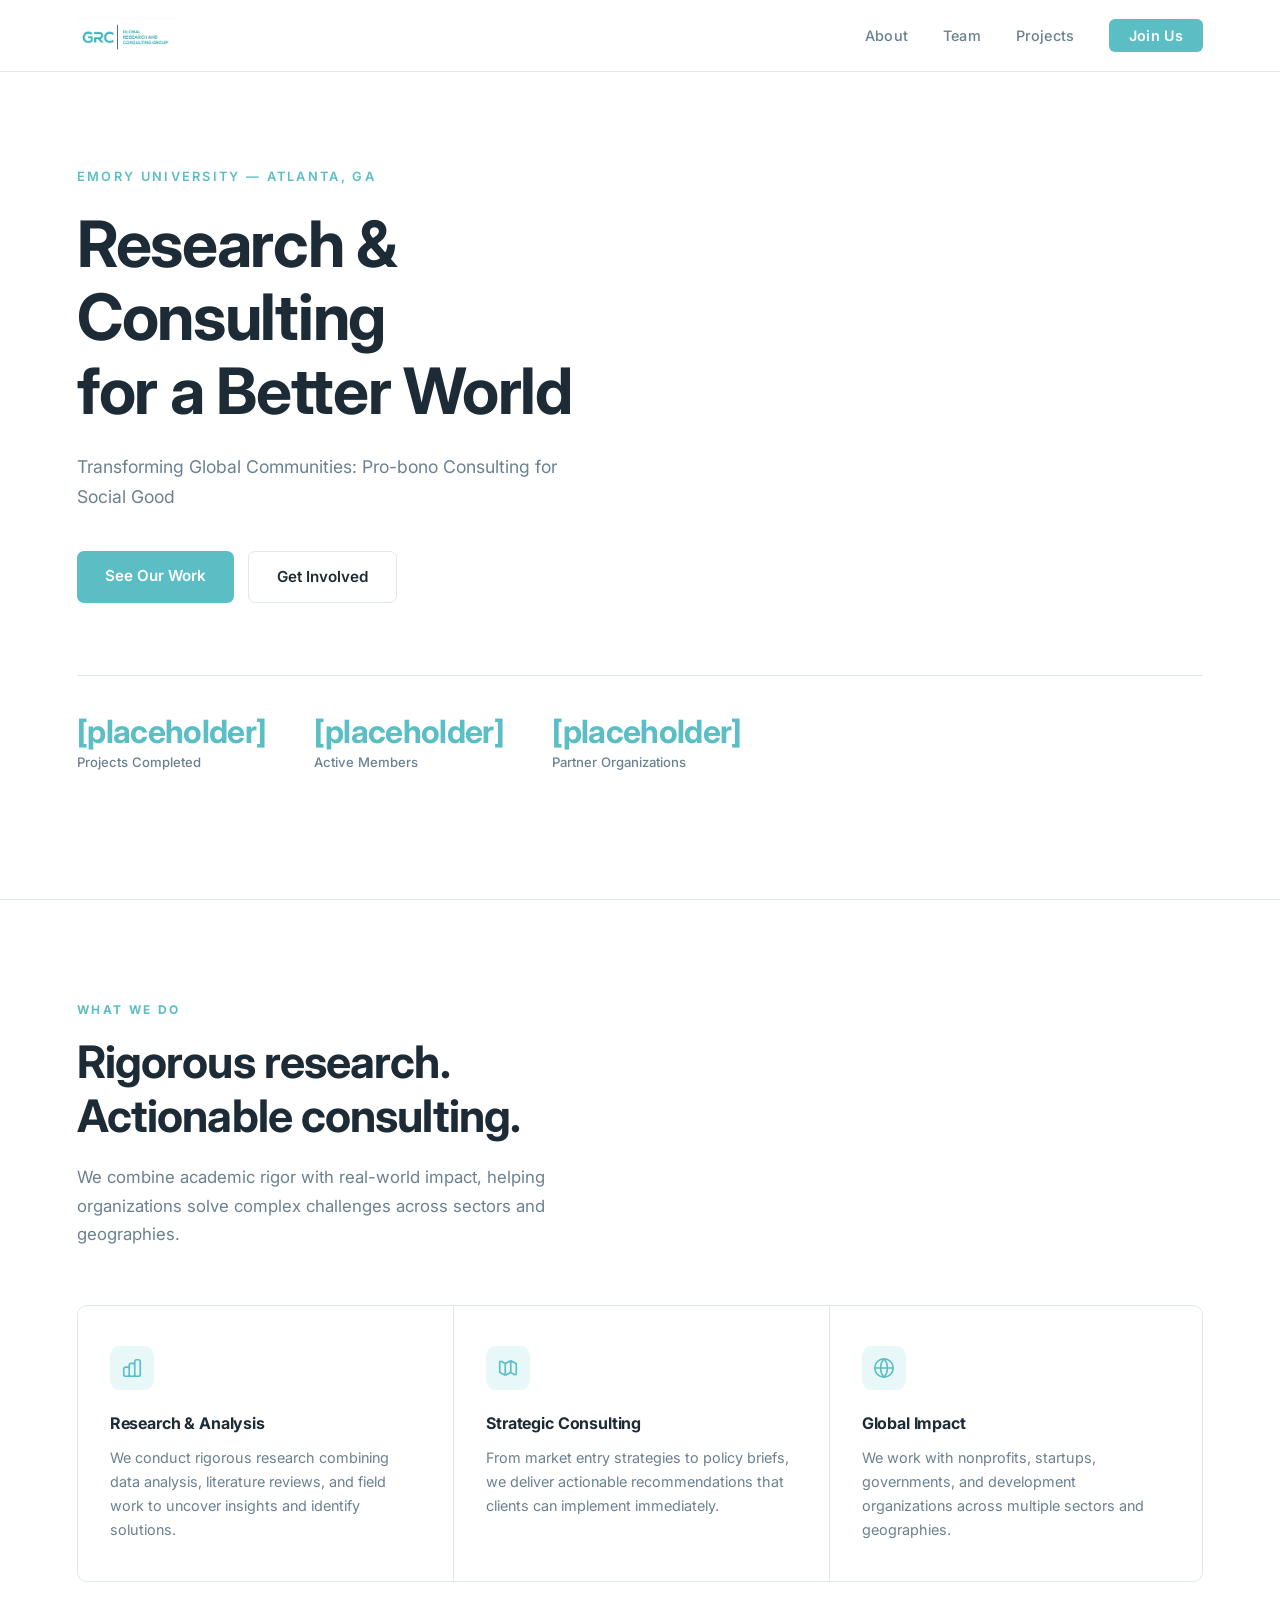
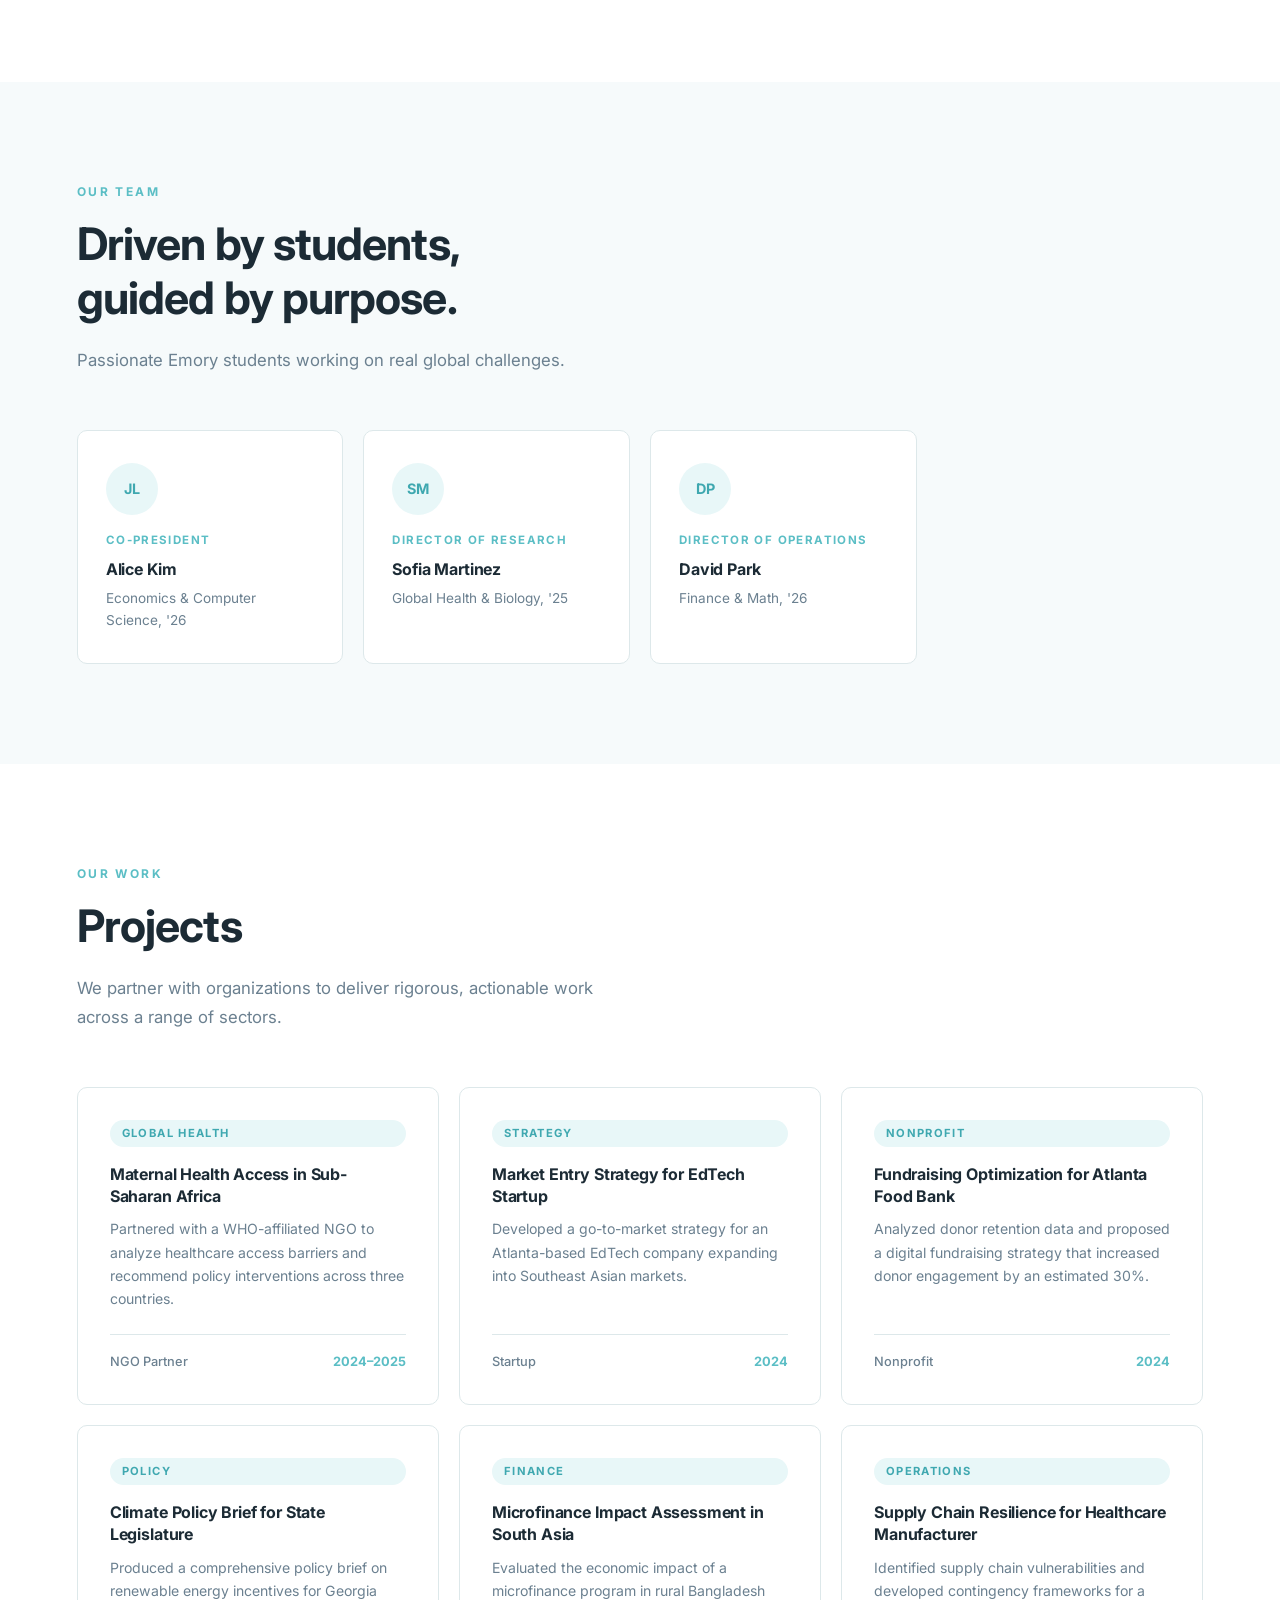
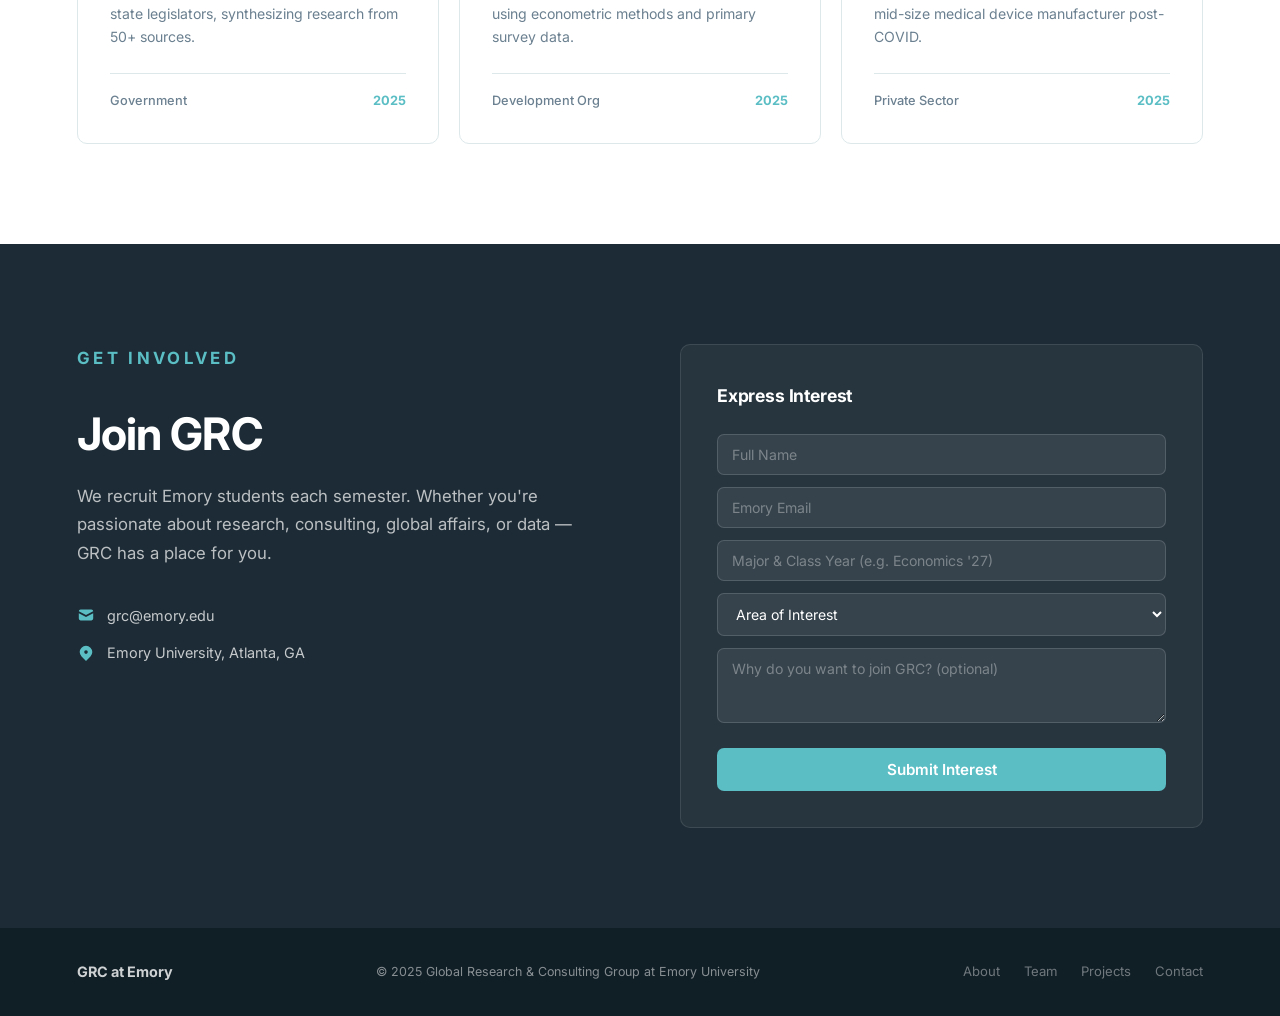
==== commit 62a649c2: "fix" ====
--- a/index.html
+++ b/index.html
@@ -4,6 +4,9 @@
   <meta charset="UTF-8" />
   <meta name="viewport" content="width=device-width, initial-scale=1.0" />
   <title>GRC | Global Research & Consulting Group at Emory</title>
+  <link rel="preconnect" href="https://fonts.googleapis.com">
+  <link rel="preconnect" href="https://fonts.gstatic.com" crossorigin>
+  <link href="https://fonts.googleapis.com/css2?family=Inter:wght@300;400;500;600;700&display=swap" rel="stylesheet">
   <link rel="stylesheet" href="styles.css" />
 </head>
 <body>
@@ -11,24 +14,11 @@
   <!-- NAV -->
   <nav class="navbar">
     <div class="nav-brand">
-      <div class="logo-mark">
-        <svg viewBox="0 0 48 48" fill="none" xmlns="http://www.w3.org/2000/svg">
-          <circle cx="24" cy="24" r="22" stroke="#002147" stroke-width="2.5"/>
-          <path d="M8 24 Q16 10 24 24 Q32 38 40 24" stroke="#002147" stroke-width="2.5" fill="none" stroke-linecap="round"/>
-          <path d="M8 24 Q16 38 24 24 Q32 10 40 24" stroke="#C5A028" stroke-width="2" fill="none" stroke-linecap="round" opacity="0.8"/>
-          <line x1="24" y1="2" x2="24" y2="46" stroke="#002147" stroke-width="1.5" opacity="0.4"/>
-          <line x1="2" y1="24" x2="46" y2="24" stroke="#002147" stroke-width="1.5" opacity="0.4"/>
-        </svg>
-      </div>
-      <div class="brand-text">
-        <span class="brand-grc">GRC</span>
-        <span class="brand-sub">at Emory</span>
-      </div>
+      <img src="logo.png" alt="GRC Global Research and Consulting Group" class="logo-img">
     </div>
     <ul class="nav-links">
-      <li><a href="#mission">Mission</a></li>
-      <li><a href="#board">Leadership</a></li>
-      <li><a href="#analysts">Analysts</a></li>
+      <li><a href="#about">About</a></li>
+      <li><a href="#team">Team</a></li>
       <li><a href="#projects">Projects</a></li>
       <li><a href="#contact" class="nav-cta">Join Us</a></li>
     </ul>
@@ -38,347 +28,163 @@
   <!-- HERO -->
   <header class="hero">
     <div class="hero-content">
-      <div class="hero-logo">
-        <svg viewBox="0 0 80 80" fill="none" xmlns="http://www.w3.org/2000/svg">
-          <circle cx="40" cy="40" r="37" stroke="white" stroke-width="2.5" opacity="0.9"/>
-          <path d="M10 40 Q22 16 40 40 Q58 64 70 40" stroke="white" stroke-width="3" fill="none" stroke-linecap="round"/>
-          <path d="M10 40 Q22 64 40 40 Q58 16 70 40" stroke="#C5A028" stroke-width="2.5" fill="none" stroke-linecap="round"/>
-          <line x1="40" y1="3" x2="40" y2="77" stroke="white" stroke-width="1.5" opacity="0.5"/>
-          <line x1="3" y1="40" x2="77" y2="40" stroke="white" stroke-width="1.5" opacity="0.5"/>
-          <circle cx="40" cy="40" r="4" fill="#C5A028"/>
-        </svg>
-      </div>
-      <p class="hero-eyebrow">Global Research & Consulting Group</p>
-      <h1 class="hero-title">Solving Real Problems<br/>for Real Organizations</h1>
-      <p class="hero-desc">GRC at Emory is a student-led consulting group that partners with nonprofits, startups, and global organizations to deliver data-driven insights and strategic recommendations.</p>
+      <p class="hero-eyebrow">Emory University &mdash; Atlanta, GA</p>
+      <h1>Research & Consulting<br>for a Better World</h1>
+      <p class="hero-desc">Transforming Global Communities: Pro-bono Consulting for Social Good</p>
       <div class="hero-actions">
-        <a href="#projects" class="btn btn-primary">View Our Work</a>
-        <a href="#mission" class="btn btn-ghost">Our Mission</a>
-      </div>
-    </div>
-    <div class="hero-visual">
-      <div class="globe-ring ring-1"></div>
-      <div class="globe-ring ring-2"></div>
-      <div class="globe-ring ring-3"></div>
-      <div class="stat-card card-a">
-        <span class="stat-num">40+</span>
-        <span class="stat-label">Members</span>
-      </div>
-      <div class="stat-card card-b">
-        <span class="stat-num">12</span>
-        <span class="stat-label">Projects</span>
-      </div>
-      <div class="stat-card card-c">
-        <span class="stat-num">8</span>
-        <span class="stat-label">Partners</span>
+        <a href="#projects" class="btn btn-primary">See Our Work</a>
+        <a href="#contact" class="btn btn-outline">Get Involved</a>
+      </div>
+    </div>
+    <div class="hero-stats">
+      <div class="stat">
+        <span class="stat-num">[placeholder]</span>
+        <span class="stat-label">Projects Completed</span>
+      </div>
+      <div class="stat">
+        <span class="stat-num">[placeholder]</span>
+        <span class="stat-label">Active Members</span>
+      </div>
+      <div class="stat">
+        <span class="stat-num">[placeholder]</span>
+        <span class="stat-label">Partner Organizations</span>
       </div>
     </div>
   </header>
 
-  <!-- MISSION -->
-  <section class="section" id="mission">
-    <div class="container">
-      <div class="section-label">Who We Are</div>
-      <h2 class="section-title">Our Mission</h2>
-      <div class="mission-grid">
-        <div class="mission-statement">
-          <p class="mission-lead">GRC bridges the gap between academic theory and real-world impact. We equip Emory students with the skills, network, and experience to tackle complex global challenges.</p>
-          <p class="mission-body">Founded at Emory University, GRC is dedicated to fostering the next generation of global thinkers and problem-solvers. Through rigorous research, collaborative consulting engagements, and continuous professional development, our members gain hands-on experience working with clients across sectors and geographies.</p>
-        </div>
-        <div class="mission-pillars">
-          <div class="pillar">
-            <div class="pillar-icon">
-              <svg viewBox="0 0 32 32" fill="none"><circle cx="16" cy="16" r="14" stroke="#002147" stroke-width="2"/><path d="M8 16 Q12 8 16 16 Q20 24 24 16" stroke="#002147" stroke-width="2" fill="none" stroke-linecap="round"/></svg>
-            </div>
-            <h3>Global Perspective</h3>
-            <p>We approach every challenge with an international lens, drawing on diverse viewpoints and cross-cultural expertise.</p>
-          </div>
-          <div class="pillar">
-            <div class="pillar-icon">
-              <svg viewBox="0 0 32 32" fill="none"><rect x="4" y="10" width="24" height="16" rx="2" stroke="#002147" stroke-width="2"/><path d="M10 10V8a6 6 0 0112 0v2" stroke="#002147" stroke-width="2" stroke-linecap="round"/></svg>
-            </div>
-            <h3>Rigorous Research</h3>
-            <p>Our deliverables are backed by thorough data analysis, literature review, and structured frameworks.</p>
-          </div>
-          <div class="pillar">
-            <div class="pillar-icon">
-              <svg viewBox="0 0 32 32" fill="none"><circle cx="10" cy="14" r="5" stroke="#002147" stroke-width="2"/><circle cx="22" cy="14" r="5" stroke="#002147" stroke-width="2"/><path d="M4 26c0-3.314 2.686-6 6-6h12c3.314 0 6 2.686 6 6" stroke="#002147" stroke-width="2" stroke-linecap="round"/></svg>
-            </div>
-            <h3>Collaborative Culture</h3>
-            <p>We believe the best solutions emerge from teams that value every voice, background, and discipline.</p>
-          </div>
-          <div class="pillar">
-            <div class="pillar-icon">
-              <svg viewBox="0 0 32 32" fill="none"><path d="M16 4l3.09 6.26L26 11.27l-5 4.87 1.18 6.86L16 20.77l-6.18 3.23L11 17.14 6 12.27l6.91-1.01L16 4z" stroke="#002147" stroke-width="2" stroke-linejoin="round"/></svg>
-            </div>
-            <h3>Tangible Impact</h3>
-            <p>Our work produces actionable recommendations that clients can implement — real change, not theoretical exercises.</p>
-          </div>
-        </div>
-      </div>
-    </div>
-  </section>
-
-  <!-- EXECUTIVE BOARD -->
-  <section class="section section-alt" id="board">
-    <div class="container">
-      <div class="section-label">Leadership</div>
-      <h2 class="section-title">Executive Board</h2>
-      <p class="section-desc">Our executive board guides GRC's strategy, partnerships, and member experience.</p>
-      <div class="board-grid">
-
-        <div class="board-card president">
-          <div class="member-avatar">
-            <div class="avatar-placeholder" style="background: linear-gradient(135deg, #002147, #1a4a7a);">
-              <span>JL</span>
-            </div>
-          </div>
-          <div class="member-info">
-            <h3>Jiwon Lee</h3>
-            <span class="member-role">President</span>
-            <p class="member-major">Economics & Computer Science, '26</p>
-            <p class="member-bio">Leading GRC's strategic vision and overseeing all consulting engagements and internal operations.</p>
-          </div>
-        </div>
-
-        <div class="board-card">
-          <div class="member-avatar">
-            <div class="avatar-placeholder" style="background: linear-gradient(135deg, #1a4a7a, #2d6ea8);">
-              <span>AK</span>
-            </div>
-          </div>
-          <div class="member-info">
-            <h3>Alex Kim</h3>
-            <span class="member-role">Vice President</span>
-            <p class="member-major">Business Administration, '26</p>
-            <p class="member-bio">Manages recruitment, member development, and coordinates with project leads across all active engagements.</p>
-          </div>
-        </div>
-
-        <div class="board-card">
-          <div class="member-avatar">
-            <div class="avatar-placeholder" style="background: linear-gradient(135deg, #C5A028, #d4af37);">
-              <span>SM</span>
-            </div>
-          </div>
-          <div class="member-info">
-            <h3>Sofia Martinez</h3>
-            <span class="member-role">Director of Research</span>
-            <p class="member-major">Global Health & Biology, '25</p>
-            <p class="member-bio">Oversees research methodology, quality standards, and leads our global health practice area.</p>
-          </div>
-        </div>
-
-        <div class="board-card">
-          <div class="member-avatar">
-            <div class="avatar-placeholder" style="background: linear-gradient(135deg, #2d6ea8, #4a8ec4);">
-              <span>DP</span>
-            </div>
-          </div>
-          <div class="member-info">
-            <h3>David Park</h3>
-            <span class="member-role">Director of Operations</span>
-            <p class="member-major">Finance & Math, '26</p>
-            <p class="member-bio">Manages client relationships, project timelines, and internal processes to keep GRC running smoothly.</p>
-          </div>
-        </div>
-
-        <div class="board-card">
-          <div class="member-avatar">
-            <div class="avatar-placeholder" style="background: linear-gradient(135deg, #4a1a6e, #7a3aae);">
-              <span>NW</span>
-            </div>
-          </div>
-          <div class="member-info">
-            <h3>Naomi Williams</h3>
-            <span class="member-role">Director of Marketing</span>
-            <p class="member-major">Communications & Psychology, '27</p>
-            <p class="member-bio">Leads GRC's brand identity, social media presence, and internal communications strategy.</p>
-          </div>
-        </div>
-
-        <div class="board-card">
-          <div class="member-avatar">
-            <div class="avatar-placeholder" style="background: linear-gradient(135deg, #1a6e4a, #3aae7a);">
-              <span>RC</span>
-            </div>
-          </div>
-          <div class="member-info">
-            <h3>Ryan Chen</h3>
-            <span class="member-role">Director of Finance</span>
-            <p class="member-major">Accounting & Economics, '26</p>
-            <p class="member-bio">Manages GRC's budget, funding applications, and financial partnerships with Emory administration.</p>
-          </div>
-        </div>
-
-      </div>
-    </div>
-  </section>
-
-  <!-- ANALYSTS -->
-  <section class="section" id="analysts">
-    <div class="container">
-      <div class="section-label">Our Team</div>
-      <h2 class="section-title">Analysts</h2>
-      <p class="section-desc">Our analysts are the backbone of every engagement — curious, driven students from across Emory's schools and majors.</p>
-
-      <div class="analyst-filter">
-        <button class="filter-btn active" data-filter="all">All</button>
-        <button class="filter-btn" data-filter="class-25">Class of '25</button>
-        <button class="filter-btn" data-filter="class-26">Class of '26</button>
-        <button class="filter-btn" data-filter="class-27">Class of '27</button>
-        <button class="filter-btn" data-filter="class-28">Class of '28</button>
-      </div>
-
-      <div class="analysts-grid">
-        <div class="analyst-card" data-class="class-26">
-          <div class="analyst-avatar" style="background: linear-gradient(135deg, #002147, #2d6ea8);"><span>EP</span></div>
-          <div class="analyst-name">Emma Peterson</div>
-          <div class="analyst-details">Neuroscience & Pre-Med · '26</div>
-        </div>
-        <div class="analyst-card" data-class="class-27">
-          <div class="analyst-avatar" style="background: linear-gradient(135deg, #6e1a4a, #ae3a7a);"><span>LT</span></div>
-          <div class="analyst-name">Liam Torres</div>
-          <div class="analyst-details">International Studies · '27</div>
-        </div>
-        <div class="analyst-card" data-class="class-28">
-          <div class="analyst-avatar" style="background: linear-gradient(135deg, #1a4a6e, #3a7aae);"><span>PJ</span></div>
-          <div class="analyst-name">Priya Johnson</div>
-          <div class="analyst-details">Economics & Data Science · '28</div>
-        </div>
-        <div class="analyst-card" data-class="class-26">
-          <div class="analyst-avatar" style="background: linear-gradient(135deg, #2d4a1a, #5a8a3a);"><span>MN</span></div>
-          <div class="analyst-name">Marcus Nguyen</div>
-          <div class="analyst-details">Business & Sociology · '26</div>
-        </div>
-        <div class="analyst-card" data-class="class-25">
-          <div class="analyst-avatar" style="background: linear-gradient(135deg, #4a2d1a, #8a5a3a);"><span>CS</span></div>
-          <div class="analyst-name">Clara Singh</div>
-          <div class="analyst-details">Political Science & Law · '25</div>
-        </div>
-        <div class="analyst-card" data-class="class-27">
-          <div class="analyst-avatar" style="background: linear-gradient(135deg, #1a2d4a, #3a5a8a);"><span>JO</span></div>
-          <div class="analyst-name">James O'Brien</div>
-          <div class="analyst-details">Finance & Math · '27</div>
-        </div>
-        <div class="analyst-card" data-class="class-28">
-          <div class="analyst-avatar" style="background: linear-gradient(135deg, #4a1a2d, #8a3a5a);"><span>AZ</span></div>
-          <div class="analyst-name">Aisha Zhao</div>
-          <div class="analyst-details">Global Health · '28</div>
-        </div>
-        <div class="analyst-card" data-class="class-26">
-          <div class="analyst-avatar" style="background: linear-gradient(135deg, #2d1a4a, #5a3a8a);"><span>BK</span></div>
-          <div class="analyst-name">Ben Kim</div>
-          <div class="analyst-details">Computer Science & Economics · '26</div>
-        </div>
-        <div class="analyst-card" data-class="class-27">
-          <div class="analyst-avatar" style="background: linear-gradient(135deg, #1a4a4a, #3a8a8a);"><span>TR</span></div>
-          <div class="analyst-name">Tanya Rivera</div>
-          <div class="analyst-details">Psychology & Neuroscience · '27</div>
-        </div>
-        <div class="analyst-card" data-class="class-25">
-          <div class="analyst-avatar" style="background: linear-gradient(135deg, #4a4a1a, #8a8a3a);"><span>OA</span></div>
-          <div class="analyst-name">Omar Al-Hassan</div>
-          <div class="analyst-details">Economics & Arabic · '25</div>
-        </div>
-        <div class="analyst-card" data-class="class-28">
-          <div class="analyst-avatar" style="background: linear-gradient(135deg, #002147, #C5A028);"><span>GF</span></div>
-          <div class="analyst-name">Grace Foster</div>
-          <div class="analyst-details">Biology & Pre-Med · '28</div>
-        </div>
-        <div class="analyst-card" data-class="class-26">
-          <div class="analyst-avatar" style="background: linear-gradient(135deg, #1a6e6e, #3aaaaa);"><span>KL</span></div>
-          <div class="analyst-name">Kevin Le</div>
-          <div class="analyst-details">Statistics & CS · '26</div>
+  <!-- ABOUT -->
+  <section class="section" id="about">
+    <div class="container">
+      <p class="overline">What We Do</p>
+      <h2>Rigorous research.<br>Actionable consulting.</h2>
+      <p class="section-intro">We combine academic rigor with real-world impact, helping organizations solve complex challenges across sectors and geographies.</p>
+      <div class="pillars">
+        <div class="pillar">
+          <div class="pillar-icon">
+            <svg viewBox="0 0 24 24" fill="none" stroke="currentColor" stroke-width="1.8">
+              <path d="M9 19v-6a2 2 0 00-2-2H5a2 2 0 00-2 2v6a2 2 0 002 2h2a2 2 0 002-2zm0 0V9a2 2 0 012-2h2a2 2 0 012 2v10m-6 0a2 2 0 002 2h2a2 2 0 002-2m0 0V5a2 2 0 012-2h2a2 2 0 012 2v14a2 2 0 01-2 2h-2a2 2 0 01-2-2z"/>
+            </svg>
+          </div>
+          <h3>Research & Analysis</h3>
+          <p>We conduct rigorous research combining data analysis, literature reviews, and field work to uncover insights and identify solutions.</p>
+        </div>
+        <div class="pillar">
+          <div class="pillar-icon">
+            <svg viewBox="0 0 24 24" fill="none" stroke="currentColor" stroke-width="1.8">
+              <path d="M9 20l-5.447-2.724A1 1 0 013 16.382V5.618a1 1 0 011.447-.894L9 7m0 13l6-3m-6 3V7m6 10l4.553 2.276A1 1 0 0021 18.382V7.618a1 1 0 00-.553-.894L15 4m0 13V4m0 0L9 7"/>
+            </svg>
+          </div>
+          <h3>Strategic Consulting</h3>
+          <p>From market entry strategies to policy briefs, we deliver actionable recommendations that clients can implement immediately.</p>
+        </div>
+        <div class="pillar">
+          <div class="pillar-icon">
+            <svg viewBox="0 0 24 24" fill="none" stroke="currentColor" stroke-width="1.8">
+              <circle cx="12" cy="12" r="10"/><path d="M2 12h20M12 2a15.3 15.3 0 010 20M12 2a15.3 15.3 0 000 20"/>
+            </svg>
+          </div>
+          <h3>Global Impact</h3>
+          <p>We work with nonprofits, startups, governments, and development organizations across multiple sectors and geographies.</p>
+        </div>
+      </div>
+    </div>
+  </section>
+
+  <!-- TEAM -->
+  <section class="section section-tint" id="team">
+    <div class="container">
+      <p class="overline">Our Team</p>
+      <h2>Driven by students,<br>guided by purpose.</h2>
+      <p class="section-intro">Passionate Emory students working on real global challenges.</p>
+      <div class="team-grid">
+        <div class="team-card">
+          <div class="team-avatar">JL</div>
+          <div class="team-role">Co-President</div>
+          <h3>Alice Kim</h3>
+          <p>Economics & Computer Science, '26</p>
+        </div>
+        <div class="team-card">
+          <div class="team-avatar">SM</div>
+          <div class="team-role">Director of Research</div>
+          <h3>Sofia Martinez</h3>
+          <p>Global Health & Biology, '25</p>
+        </div>
+        <div class="team-card">
+          <div class="team-avatar">DP</div>
+          <div class="team-role">Director of Operations</div>
+          <h3>David Park</h3>
+          <p>Finance & Math, '26</p>
         </div>
       </div>
     </div>
   </section>
 
   <!-- PROJECTS -->
-  <section class="section section-alt" id="projects">
-    <div class="container">
-      <div class="section-label">Our Work</div>
-      <h2 class="section-title">Projects</h2>
-      <p class="section-desc">We partner with organizations to deliver rigorous, actionable consulting work across a range of sectors.</p>
+  <section class="section" id="projects">
+    <div class="container">
+      <p class="overline">Our Work</p>
+      <h2>Projects</h2>
+      <p class="section-intro">We partner with organizations to deliver rigorous, actionable work across a range of sectors.</p>
       <div class="projects-grid">
 
-        <div class="project-card featured">
-          <div class="project-tag">Global Health</div>
+        <div class="project-card">
+          <span class="project-tag">Global Health</span>
           <h3>Maternal Health Access in Sub-Saharan Africa</h3>
           <p>Partnered with a WHO-affiliated NGO to analyze healthcare access barriers and recommend policy interventions across three countries.</p>
-          <div class="project-meta">
+          <div class="project-footer">
             <span class="project-client">NGO Partner</span>
             <span class="project-year">2024–2025</span>
           </div>
-          <div class="project-skills">
-            <span>Data Analysis</span><span>Policy Research</span><span>Field Interviews</span>
-          </div>
-        </div>
-
-        <div class="project-card">
-          <div class="project-tag">Strategy</div>
+        </div>
+
+        <div class="project-card">
+          <span class="project-tag">Strategy</span>
           <h3>Market Entry Strategy for EdTech Startup</h3>
           <p>Developed a go-to-market strategy for an Atlanta-based EdTech company expanding into Southeast Asian markets.</p>
-          <div class="project-meta">
+          <div class="project-footer">
             <span class="project-client">Startup</span>
             <span class="project-year">2024</span>
           </div>
-          <div class="project-skills">
-            <span>Market Research</span><span>Financial Modeling</span>
-          </div>
-        </div>
-
-        <div class="project-card">
-          <div class="project-tag">Nonprofit</div>
+        </div>
+
+        <div class="project-card">
+          <span class="project-tag">Nonprofit</span>
           <h3>Fundraising Optimization for Atlanta Food Bank</h3>
           <p>Analyzed donor retention data and proposed a digital fundraising strategy that increased donor engagement by an estimated 30%.</p>
-          <div class="project-meta">
+          <div class="project-footer">
             <span class="project-client">Nonprofit</span>
             <span class="project-year">2024</span>
           </div>
-          <div class="project-skills">
-            <span>Data Analytics</span><span>Donor Strategy</span>
-          </div>
-        </div>
-
-        <div class="project-card">
-          <div class="project-tag">Policy</div>
+        </div>
+
+        <div class="project-card">
+          <span class="project-tag">Policy</span>
           <h3>Climate Policy Brief for State Legislature</h3>
           <p>Produced a comprehensive policy brief on renewable energy incentives for Georgia state legislators, synthesizing research from 50+ sources.</p>
-          <div class="project-meta">
+          <div class="project-footer">
             <span class="project-client">Government</span>
             <span class="project-year">2025</span>
           </div>
-          <div class="project-skills">
-            <span>Policy Analysis</span><span>Literature Review</span>
-          </div>
-        </div>
-
-        <div class="project-card">
-          <div class="project-tag">Finance</div>
+        </div>
+
+        <div class="project-card">
+          <span class="project-tag">Finance</span>
           <h3>Microfinance Impact Assessment in South Asia</h3>
           <p>Evaluated the economic impact of a microfinance program in rural Bangladesh using econometric methods and primary survey data.</p>
-          <div class="project-meta">
+          <div class="project-footer">
             <span class="project-client">Development Org</span>
             <span class="project-year">2025</span>
           </div>
-          <div class="project-skills">
-            <span>Econometrics</span><span>Survey Design</span>
-          </div>
-        </div>
-
-        <div class="project-card">
-          <div class="project-tag">Operations</div>
+        </div>
+
+        <div class="project-card">
+          <span class="project-tag">Operations</span>
           <h3>Supply Chain Resilience for Healthcare Manufacturer</h3>
           <p>Identified supply chain vulnerabilities and developed contingency frameworks for a mid-size medical device manufacturer post-COVID.</p>
-          <div class="project-meta">
+          <div class="project-footer">
             <span class="project-client">Private Sector</span>
             <span class="project-year">2025</span>
           </div>
-          <div class="project-skills">
-            <span>Operations Research</span><span>Risk Analysis</span>
-          </div>
         </div>
 
       </div>
@@ -388,29 +194,29 @@
   <!-- CONTACT / JOIN -->
   <section class="section section-dark" id="contact">
     <div class="container">
-      <div class="contact-inner">
-        <div class="contact-text">
-          <div class="section-label light">Get Involved</div>
-          <h2 class="section-title light">Join GRC</h2>
-          <p>We recruit Emory students each semester. Whether you're passionate about research, consulting, global affairs, or data — GRC has a place for you.</p>
-          <ul class="contact-details">
+      <div class="contact-grid">
+        <div class="contact-left">
+          <p class="overline light">Get Involved</p>
+          <h2 class="light">Join GRC</h2>
+          <p>We recruit Emory students each semester. Whether you're passionate about research, consulting, global affairs, or data &mdash; GRC has a place for you.</p>
+          <ul class="contact-info">
             <li>
-              <svg viewBox="0 0 20 20" fill="none"><path d="M2.003 5.884L10 9.882l7.997-3.998A2 2 0 0016 4H4a2 2 0 00-1.997 1.884z" fill="#C5A028"/><path d="M18 8.118l-8 4-8-4V14a2 2 0 002 2h12a2 2 0 002-2V8.118z" fill="#C5A028"/></svg>
-              <span>grc@emory.edu</span>
+              <svg viewBox="0 0 20 20" fill="currentColor"><path d="M2.003 5.884L10 9.882l7.997-3.998A2 2 0 0016 4H4a2 2 0 00-1.997 1.884z"/><path d="M18 8.118l-8 4-8-4V14a2 2 0 002 2h12a2 2 0 002-2V8.118z"/></svg>
+              grc@emory.edu
             </li>
             <li>
-              <svg viewBox="0 0 20 20" fill="none"><path fill-rule="evenodd" d="M5.05 4.05a7 7 0 119.9 9.9L10 18.9l-4.95-4.95a7 7 0 010-9.9zM10 11a2 2 0 100-4 2 2 0 000 4z" clip-rule="evenodd" fill="#C5A028"/></svg>
-              <span>Emory University, Atlanta, GA</span>
+              <svg viewBox="0 0 20 20" fill="currentColor"><path fill-rule="evenodd" d="M5.05 4.05a7 7 0 119.9 9.9L10 18.9l-4.95-4.95a7 7 0 010-9.9zM10 11a2 2 0 100-4 2 2 0 000 4z" clip-rule="evenodd"/></svg>
+              Emory University, Atlanta, GA
             </li>
           </ul>
         </div>
-        <div class="contact-form-wrap">
+        <div class="contact-right">
           <form class="contact-form" onsubmit="handleSubmit(event)">
             <h3>Express Interest</h3>
             <input type="text" placeholder="Full Name" required />
             <input type="email" placeholder="Emory Email" required />
             <input type="text" placeholder="Major & Class Year (e.g. Economics '27)" />
-            <select>
+            <select aria-label="Area of Interest">
               <option value="" disabled selected>Area of Interest</option>
               <option>Research & Analysis</option>
               <option>Strategy & Consulting</option>
@@ -430,22 +236,13 @@
   <!-- FOOTER -->
   <footer class="footer">
     <div class="container footer-inner">
-      <div class="footer-brand">
-        <div class="logo-mark small">
-          <svg viewBox="0 0 48 48" fill="none" xmlns="http://www.w3.org/2000/svg">
-            <circle cx="24" cy="24" r="22" stroke="white" stroke-width="2.5" opacity="0.7"/>
-            <path d="M8 24 Q16 10 24 24 Q32 38 40 24" stroke="white" stroke-width="2.5" fill="none" stroke-linecap="round" opacity="0.7"/>
-            <path d="M8 24 Q16 38 24 24 Q32 10 40 24" stroke="#C5A028" stroke-width="2" fill="none" stroke-linecap="round"/>
-          </svg>
-        </div>
-        <span>GRC at Emory</span>
-      </div>
-      <p class="footer-copy">&copy; 2025 Global Research & Consulting Group at Emory University. All rights reserved.</p>
+      <span class="footer-brand">GRC at Emory</span>
+      <p class="footer-copy">&copy; 2025 Global Research & Consulting Group at Emory University</p>
       <div class="footer-links">
-        <a href="#mission">Mission</a>
-        <a href="#board">Leadership</a>
-        <a href="#analysts">Analysts</a>
+        <a href="#about">About</a>
+        <a href="#team">Team</a>
         <a href="#projects">Projects</a>
+        <a href="#contact">Contact</a>
       </div>
     </div>
   </footer>
--- a/styles.css
+++ b/styles.css
@@ -1,386 +1,363 @@
 /* ============================================================
    GRC at Emory — Stylesheet
-   Colors: Navy #002147, Gold #C5A028, White #FFFFFF
+   Primary: #5BBEC5 (mint teal from logo)
    ============================================================ */
 
 *, *::before, *::after { box-sizing: border-box; margin: 0; padding: 0; }
 
 :root {
-  --navy: #002147;
-  --navy-light: #1a4a7a;
-  --gold: #C5A028;
-  --gold-light: #d4af37;
-  --white: #FFFFFF;
-  --gray-50: #f8f9fa;
-  --gray-100: #f0f2f5;
-  --gray-200: #e2e6ea;
-  --gray-400: #9ca3af;
-  --gray-600: #4b5563;
-  --gray-800: #1f2937;
-  --font: 'Georgia', 'Times New Roman', serif;
-  --font-sans: -apple-system, BlinkMacSystemFont, 'Segoe UI', Roboto, sans-serif;
-  --radius: 12px;
-  --shadow: 0 4px 24px rgba(0, 33, 71, 0.1);
-  --shadow-lg: 0 8px 40px rgba(0, 33, 71, 0.15);
-  --transition: 0.25s ease;
+  --mint: #5BBEC5;
+  --mint-dark: #3fa8b0;
+  --mint-light: #e8f7f8;
+  --dark: #1c2b35;
+  --dark-mid: #2f4655;
+  --text: #3a4a54;
+  --text-muted: #6b8090;
+  --border: #dde8ea;
+  --white: #ffffff;
+  --gray-bg: #f6fafb;
+  --font: 'Inter', -apple-system, BlinkMacSystemFont, sans-serif;
+  --radius: 10px;
+  --shadow: 0 2px 16px rgba(28, 43, 53, 0.08);
+  --shadow-md: 0 4px 28px rgba(28, 43, 53, 0.12);
+  --transition: 0.2s ease;
 }
 
 html { scroll-behavior: smooth; }
-body { font-family: var(--font-sans); color: var(--gray-800); background: var(--white); line-height: 1.6; }
+body { font-family: var(--font); color: var(--text); background: var(--white); line-height: 1.65; }
 
 /* ─── NAVBAR ─────────────────────────────────────────── */
 .navbar {
   position: fixed; top: 0; left: 0; right: 0; z-index: 100;
   display: flex; align-items: center; justify-content: space-between;
-  padding: 0 5%; height: 68px;
-  background: rgba(255,255,255,0.97);
+  padding: 0 6%; height: 72px;
+  background: rgba(255, 255, 255, 0.97);
+  -webkit-backdrop-filter: blur(12px);
   backdrop-filter: blur(12px);
-  border-bottom: 1px solid var(--gray-200);
-  box-shadow: 0 2px 12px rgba(0,33,71,0.07);
-}
-
-.nav-brand { display: flex; align-items: center; gap: 10px; text-decoration: none; }
-.logo-mark svg { width: 36px; height: 36px; }
-.logo-mark.small svg { width: 28px; height: 28px; }
-.brand-text { display: flex; flex-direction: column; line-height: 1.1; }
-.brand-grc { font-size: 1.25rem; font-weight: 800; color: var(--navy); letter-spacing: 0.04em; font-family: var(--font); }
-.brand-sub { font-size: 0.65rem; color: var(--gray-400); text-transform: uppercase; letter-spacing: 0.12em; }
-
-.nav-links { display: flex; align-items: center; gap: 2rem; list-style: none; }
-.nav-links a { text-decoration: none; font-size: 0.9rem; font-weight: 500; color: var(--gray-600); transition: color var(--transition); }
-.nav-links a:hover { color: var(--navy); }
+  border-bottom: 1px solid var(--border);
+}
+
+.logo-img {
+  height: 38px;
+  width: auto;
+  display: block;
+}
+
+.nav-links { display: flex; align-items: center; gap: 2.2rem; list-style: none; }
+.nav-links a {
+  text-decoration: none; font-size: 0.9rem; font-weight: 500;
+  color: var(--text-muted); transition: color var(--transition);
+  letter-spacing: 0.01em;
+}
+.nav-links a:hover { color: var(--dark); }
+
 .nav-cta {
-  background: var(--navy); color: var(--white) !important;
+  background: var(--mint) !important;
+  color: var(--white) !important;
   padding: 8px 20px; border-radius: 6px;
+  font-weight: 600 !important;
   transition: background var(--transition) !important;
 }
-.nav-cta:hover { background: var(--navy-light) !important; }
-
-.hamburger { display: none; background: none; border: none; font-size: 1.5rem; cursor: pointer; color: var(--navy); }
+.nav-cta:hover { background: var(--mint-dark) !important; color: var(--white) !important; }
+
+.hamburger { display: none; background: none; border: none; font-size: 1.4rem; cursor: pointer; color: var(--dark); }
 
 /* ─── HERO ───────────────────────────────────────────── */
 .hero {
   min-height: 100vh;
-  background: linear-gradient(135deg, var(--navy) 0%, #0a3060 50%, #1a4a7a 100%);
-  display: flex; align-items: center;
-  padding: 100px 5% 60px;
-  position: relative; overflow: hidden;
-  gap: 60px;
-}
-
-.hero::before {
-  content: '';
-  position: absolute; top: -50%; right: -10%;
-  width: 700px; height: 700px;
-  background: radial-gradient(circle, rgba(197,160,40,0.08) 0%, transparent 70%);
-  border-radius: 50%;
-}
-
-.hero-content { flex: 1; max-width: 560px; position: relative; z-index: 1; }
-
-.hero-logo { width: 72px; height: 72px; margin-bottom: 24px; }
-.hero-logo svg { width: 100%; height: 100%; }
+  display: flex; flex-direction: column; justify-content: center;
+  padding: 120px 6% 80px;
+  background: var(--white);
+  border-bottom: 1px solid var(--border);
+}
 
 .hero-eyebrow {
   font-size: 0.8rem; text-transform: uppercase; letter-spacing: 0.18em;
-  color: var(--gold); margin-bottom: 16px; font-weight: 600;
-}
-
-.hero-title {
-  font-size: clamp(2rem, 5vw, 3.2rem);
-  font-family: var(--font);
-  color: var(--white); line-height: 1.18;
-  margin-bottom: 20px;
-}
-
-.hero-desc { color: rgba(255,255,255,0.75); font-size: 1.05rem; margin-bottom: 36px; max-width: 480px; }
-
-.hero-actions { display: flex; gap: 16px; flex-wrap: wrap; }
+  color: var(--mint); font-weight: 600; margin-bottom: 20px;
+}
+
+.hero h1 {
+  font-size: clamp(2.4rem, 5.5vw, 4rem);
+  font-weight: 700; color: var(--dark);
+  line-height: 1.15; margin-bottom: 24px;
+  letter-spacing: -0.02em;
+  max-width: 640px;
+}
+
+.hero-desc {
+  font-size: 1.1rem; color: var(--text-muted);
+  max-width: 520px; margin-bottom: 40px; line-height: 1.7;
+}
+
+.hero-actions { display: flex; gap: 14px; flex-wrap: wrap; margin-bottom: 72px; }
 
 .btn {
-  display: inline-block; padding: 12px 28px; border-radius: 8px;
+  display: inline-block; padding: 12px 28px; border-radius: 7px;
   font-size: 0.95rem; font-weight: 600; text-decoration: none;
   cursor: pointer; border: none; transition: all var(--transition);
-}
-.btn-primary { background: var(--gold); color: var(--navy); }
-.btn-primary:hover { background: var(--gold-light); transform: translateY(-1px); }
-.btn-ghost {
-  background: transparent; color: var(--white);
-  border: 2px solid rgba(255,255,255,0.4);
-}
-.btn-ghost:hover { border-color: var(--white); background: rgba(255,255,255,0.08); }
-
-/* Hero Visual */
-.hero-visual {
-  flex: 0 0 360px; height: 360px;
-  position: relative; display: flex; align-items: center; justify-content: center;
-}
-
-.globe-ring {
-  position: absolute; border-radius: 50%;
-  border: 1px solid rgba(197,160,40,0.25);
-  animation: pulse 4s ease-in-out infinite;
-}
-.ring-1 { width: 200px; height: 200px; animation-delay: 0s; }
-.ring-2 { width: 290px; height: 290px; animation-delay: 0.8s; border-color: rgba(255,255,255,0.12); }
-.ring-3 { width: 360px; height: 360px; animation-delay: 1.6s; border-color: rgba(197,160,40,0.1); }
-
-@keyframes pulse {
-  0%, 100% { opacity: 0.6; transform: scale(1); }
-  50% { opacity: 1; transform: scale(1.02); }
-}
-
-.stat-card {
-  position: absolute;
-  background: rgba(255,255,255,0.1);
-  backdrop-filter: blur(16px);
-  border: 1px solid rgba(255,255,255,0.2);
-  border-radius: 12px;
-  padding: 14px 20px;
-  display: flex; flex-direction: column; align-items: center;
-  color: white;
-}
-.stat-num { font-size: 1.8rem; font-weight: 800; color: var(--gold); line-height: 1; }
-.stat-label { font-size: 0.75rem; text-transform: uppercase; letter-spacing: 0.1em; opacity: 0.8; }
-.card-a { top: 20px; left: 30px; }
-.card-b { top: 50%; right: 0; transform: translateY(-50%); }
-.card-c { bottom: 30px; left: 50px; }
+  font-family: var(--font);
+}
+.btn-primary { background: var(--mint); color: var(--white); }
+.btn-primary:hover { background: var(--mint-dark); transform: translateY(-1px); }
+.btn-outline {
+  background: transparent; color: var(--dark);
+  border: 1.5px solid var(--border);
+}
+.btn-outline:hover { border-color: var(--mint); color: var(--mint); }
+
+.hero-stats {
+  display: flex; gap: 48px; flex-wrap: wrap;
+  padding-top: 40px; border-top: 1px solid var(--border);
+}
+
+.stat { display: flex; flex-direction: column; gap: 4px; }
+.stat-num {
+  font-size: 2rem; font-weight: 700; color: var(--mint);
+  line-height: 1; letter-spacing: -0.02em;
+}
+.stat-label { font-size: 0.82rem; color: var(--text-muted); font-weight: 500; }
 
 /* ─── SECTIONS ───────────────────────────────────────── */
-.section { padding: 96px 5%; }
-.section-alt { background: var(--gray-50); }
-.section-dark { background: var(--navy); color: var(--white); }
-.container { max-width: 1180px; margin: 0 auto; }
-
-.section-label {
-  font-size: 0.78rem; text-transform: uppercase; letter-spacing: 0.18em;
-  color: var(--gold); margin-bottom: 12px; font-weight: 600;
-}
-.section-label.light { color: var(--gold); }
-.section-title {
-  font-size: clamp(1.8rem, 4vw, 2.6rem);
-  font-family: var(--font);
-  color: var(--navy); margin-bottom: 16px; line-height: 1.2;
-}
-.section-title.light { color: var(--white); }
-.section-desc { color: var(--gray-600); max-width: 600px; margin-bottom: 52px; font-size: 1.05rem; }
-
-/* ─── MISSION ────────────────────────────────────────── */
-.mission-grid { display: grid; grid-template-columns: 1fr 1fr; gap: 64px; align-items: start; }
-.mission-lead {
-  font-size: 1.25rem; color: var(--navy); line-height: 1.6;
-  margin-bottom: 20px; font-family: var(--font);
-}
-.mission-body { color: var(--gray-600); font-size: 1rem; line-height: 1.75; }
-.mission-pillars { display: grid; grid-template-columns: 1fr 1fr; gap: 28px; }
+.section { padding: 100px 6%; }
+.section-tint { background: var(--gray-bg); }
+.section-dark { background: var(--dark); color: rgba(255,255,255,0.85); }
+.container { max-width: 1160px; margin: 0 auto; }
+
+.overline {
+  font-size: 0.75rem; text-transform: uppercase; letter-spacing: 0.2em;
+  color: var(--mint); font-weight: 700; margin-bottom: 16px;
+}
+.overline.light { color: var(--mint); }
+
+.section h2, h2 {
+  font-size: clamp(1.9rem, 3.5vw, 2.8rem);
+  font-weight: 700; color: var(--dark);
+  line-height: 1.2; margin-bottom: 20px;
+  letter-spacing: -0.02em;
+}
+h2.light { color: var(--white); }
+
+.section-intro {
+  font-size: 1.05rem; color: var(--text-muted);
+  max-width: 560px; margin-bottom: 56px; line-height: 1.7;
+}
+
+/* ─── PILLARS ─────────────────────────────────────────── */
+.pillars {
+  display: grid;
+  grid-template-columns: repeat(3, 1fr);
+  gap: 2px;
+  border: 1px solid var(--border);
+  border-radius: var(--radius);
+  overflow: hidden;
+}
 
 .pillar {
-  padding: 24px; background: var(--white);
-  border-radius: var(--radius); border: 1px solid var(--gray-200);
+  padding: 40px 32px;
+  background: var(--white);
+  transition: background var(--transition);
+}
+.pillar:hover { background: var(--mint-light); }
+.pillar + .pillar { border-left: 1px solid var(--border); }
+
+.pillar-icon {
+  width: 44px; height: 44px;
+  background: var(--mint-light);
+  border-radius: 10px;
+  display: flex; align-items: center; justify-content: center;
+  margin-bottom: 20px; color: var(--mint);
+}
+.pillar-icon svg { width: 22px; height: 22px; }
+
+.pillar h3 {
+  font-size: 1rem; font-weight: 700; color: var(--dark);
+  margin-bottom: 10px; letter-spacing: -0.01em;
+}
+.pillar p { font-size: 0.9rem; color: var(--text-muted); line-height: 1.65; }
+
+/* ─── TEAM ────────────────────────────────────────────── */
+.team-grid {
+  display: grid;
+  grid-template-columns: repeat(auto-fill, minmax(260px, 1fr));
+  gap: 20px;
+}
+
+.team-card {
+  background: var(--white);
+  border: 1px solid var(--border);
+  border-radius: var(--radius);
+  padding: 32px 28px;
   transition: box-shadow var(--transition), transform var(--transition);
 }
-.pillar:hover { box-shadow: var(--shadow); transform: translateY(-2px); }
-.pillar-icon svg { width: 32px; height: 32px; margin-bottom: 12px; }
-.pillar h3 { font-size: 0.95rem; font-weight: 700; color: var(--navy); margin-bottom: 8px; }
-.pillar p { font-size: 0.88rem; color: var(--gray-600); line-height: 1.6; }
-
-/* ─── BOARD ──────────────────────────────────────────── */
-.board-grid {
-  display: grid;
-  grid-template-columns: repeat(auto-fill, minmax(300px, 1fr));
-  gap: 24px;
-}
-
-.board-card {
-  background: var(--white); border-radius: var(--radius);
-  border: 1px solid var(--gray-200);
-  padding: 28px;
-  display: flex; gap: 20px; align-items: flex-start;
-  transition: box-shadow var(--transition), transform var(--transition);
-}
-.board-card:hover { box-shadow: var(--shadow-lg); transform: translateY(-3px); }
-.board-card.president { border-color: var(--gold); border-width: 2px; }
-
-.member-avatar { flex-shrink: 0; }
-.avatar-placeholder {
-  width: 56px; height: 56px; border-radius: 50%;
+.team-card:hover { box-shadow: var(--shadow-md); transform: translateY(-2px); }
+
+.team-avatar {
+  width: 52px; height: 52px;
+  border-radius: 50%;
+  background: var(--mint-light);
+  color: var(--mint-dark);
   display: flex; align-items: center; justify-content: center;
-  font-size: 1rem; font-weight: 700; color: white;
-}
-
-.member-info { flex: 1; min-width: 0; }
-.member-info h3 { font-size: 1rem; font-weight: 700; color: var(--navy); margin-bottom: 4px; }
-.member-role {
-  display: inline-block;
-  font-size: 0.75rem; font-weight: 600;
-  background: rgba(0,33,71,0.08); color: var(--navy);
-  padding: 2px 10px; border-radius: 999px; margin-bottom: 6px;
-}
-.board-card.president .member-role { background: rgba(197,160,40,0.15); color: #8a6f00; }
-.member-major { font-size: 0.8rem; color: var(--gray-400); margin-bottom: 8px; }
-.member-bio { font-size: 0.85rem; color: var(--gray-600); line-height: 1.55; }
-
-/* ─── ANALYSTS ───────────────────────────────────────── */
-.analyst-filter {
-  display: flex; gap: 10px; flex-wrap: wrap; margin-bottom: 40px;
-}
-.filter-btn {
-  padding: 8px 18px; border-radius: 999px; border: 2px solid var(--gray-200);
-  background: transparent; font-size: 0.85rem; font-weight: 500;
-  color: var(--gray-600); cursor: pointer; transition: all var(--transition);
-}
-.filter-btn.active, .filter-btn:hover {
-  background: var(--navy); border-color: var(--navy); color: white;
-}
-
-.analysts-grid {
-  display: grid;
-  grid-template-columns: repeat(auto-fill, minmax(160px, 1fr));
-  gap: 20px;
-}
-.analyst-card {
-  background: var(--white); border-radius: var(--radius);
-  border: 1px solid var(--gray-200);
-  padding: 24px 16px; text-align: center;
-  transition: box-shadow var(--transition), transform var(--transition);
-}
-.analyst-card:hover { box-shadow: var(--shadow); transform: translateY(-3px); }
-.analyst-card.hidden { display: none; }
-
-.analyst-avatar {
-  width: 56px; height: 56px; border-radius: 50%;
-  display: flex; align-items: center; justify-content: center;
-  font-size: 1rem; font-weight: 700; color: white;
-  margin: 0 auto 12px;
-}
-.analyst-name { font-size: 0.9rem; font-weight: 700; color: var(--navy); margin-bottom: 4px; }
-.analyst-details { font-size: 0.78rem; color: var(--gray-400); line-height: 1.4; }
-
-/* ─── PROJECTS ───────────────────────────────────────── */
+  font-size: 0.9rem; font-weight: 700;
+  margin-bottom: 16px;
+}
+
+.team-role {
+  font-size: 0.72rem; text-transform: uppercase; letter-spacing: 0.12em;
+  color: var(--mint); font-weight: 700; margin-bottom: 6px;
+}
+
+.team-card h3 {
+  font-size: 1rem; font-weight: 700; color: var(--dark);
+  margin-bottom: 4px; letter-spacing: -0.01em;
+}
+.team-card p { font-size: 0.85rem; color: var(--text-muted); }
+
+/* ─── PROJECTS ────────────────────────────────────────── */
 .projects-grid {
   display: grid;
-  grid-template-columns: repeat(auto-fill, minmax(340px, 1fr));
-  gap: 24px;
-}
+  grid-template-columns: repeat(auto-fill, minmax(320px, 1fr));
+  gap: 20px;
+}
+
 .project-card {
-  background: var(--white); border-radius: var(--radius);
-  border: 1px solid var(--gray-200); padding: 32px;
+  background: var(--white);
+  border: 1px solid var(--border);
+  border-radius: var(--radius);
+  padding: 32px;
+  display: flex; flex-direction: column;
   transition: box-shadow var(--transition), transform var(--transition);
-  display: flex; flex-direction: column;
-}
-.project-card:hover { box-shadow: var(--shadow-lg); transform: translateY(-3px); }
-.project-card.featured { border-color: var(--gold); border-width: 2px; background: linear-gradient(135deg, #fffdf0 0%, var(--white) 100%); }
+}
+.project-card:hover { box-shadow: var(--shadow-md); transform: translateY(-2px); }
 
 .project-tag {
-  display: inline-block; margin-bottom: 14px;
-  font-size: 0.72rem; font-weight: 700; text-transform: uppercase; letter-spacing: 0.1em;
+  display: inline-block; margin-bottom: 16px;
+  font-size: 0.7rem; font-weight: 700; text-transform: uppercase; letter-spacing: 0.12em;
   padding: 4px 12px; border-radius: 999px;
-  background: rgba(0,33,71,0.08); color: var(--navy);
-}
-.project-card.featured .project-tag { background: rgba(197,160,40,0.2); color: #7a5a00; }
-
-.project-card h3 { font-size: 1.05rem; font-weight: 700; color: var(--navy); margin-bottom: 10px; line-height: 1.35; }
-.project-card p { font-size: 0.9rem; color: var(--gray-600); line-height: 1.65; flex: 1; }
-
-.project-meta {
+  background: var(--mint-light); color: var(--mint-dark);
+}
+
+.project-card h3 {
+  font-size: 1rem; font-weight: 700; color: var(--dark);
+  margin-bottom: 10px; line-height: 1.4; letter-spacing: -0.01em;
+}
+.project-card p {
+  font-size: 0.88rem; color: var(--text-muted); line-height: 1.65; flex: 1;
+}
+
+.project-footer {
   display: flex; justify-content: space-between; align-items: center;
-  margin-top: 20px; padding-top: 16px; border-top: 1px solid var(--gray-200);
+  margin-top: 24px; padding-top: 16px; border-top: 1px solid var(--border);
   font-size: 0.8rem;
 }
-.project-client { color: var(--gray-400); font-weight: 500; }
-.project-year { color: var(--gold); font-weight: 700; }
-
-.project-skills { display: flex; flex-wrap: wrap; gap: 8px; margin-top: 12px; }
-.project-skills span {
-  font-size: 0.75rem; padding: 3px 10px; border-radius: 999px;
-  background: var(--gray-100); color: var(--gray-600); font-weight: 500;
-}
-
-/* ─── CONTACT ────────────────────────────────────────── */
-.contact-inner { display: grid; grid-template-columns: 1fr 1fr; gap: 80px; align-items: start; }
-.contact-text p { color: rgba(255,255,255,0.75); margin-bottom: 32px; font-size: 1.05rem; }
-.contact-details { list-style: none; display: flex; flex-direction: column; gap: 14px; }
-.contact-details li { display: flex; align-items: center; gap: 12px; color: rgba(255,255,255,0.85); font-size: 0.95rem; }
-.contact-details svg { width: 20px; height: 20px; flex-shrink: 0; }
-
-.contact-form-wrap {
-  background: rgba(255,255,255,0.06);
-  border: 1px solid rgba(255,255,255,0.12);
+.project-client { color: var(--text-muted); font-weight: 500; }
+.project-year { color: var(--mint); font-weight: 700; }
+
+/* ─── CONTACT ─────────────────────────────────────────── */
+.contact-grid {
+  display: grid; grid-template-columns: 1fr 1fr; gap: 80px; align-items: start;
+}
+
+.contact-left p {
+  color: rgba(255,255,255,0.7); font-size: 1.05rem; line-height: 1.7; margin-bottom: 36px;
+}
+
+.contact-info {
+  list-style: none; display: flex; flex-direction: column; gap: 14px;
+}
+.contact-info li {
+  display: flex; align-items: center; gap: 12px;
+  color: rgba(255,255,255,0.75); font-size: 0.9rem;
+}
+.contact-info svg { width: 18px; height: 18px; flex-shrink: 0; color: var(--mint); }
+
+.contact-right {
+  background: rgba(255,255,255,0.05);
+  border: 1px solid rgba(255,255,255,0.1);
   border-radius: var(--radius);
   padding: 36px;
-  backdrop-filter: blur(10px);
-}
-.contact-form h3 { color: var(--white); font-size: 1.15rem; margin-bottom: 24px; font-family: var(--font); }
+}
+
+.contact-form h3 {
+  color: var(--white); font-size: 1.1rem; font-weight: 700;
+  margin-bottom: 24px; letter-spacing: -0.01em;
+}
+
 .contact-form input,
 .contact-form select,
 .contact-form textarea {
-  width: 100%; margin-bottom: 14px;
-  padding: 12px 16px;
-  background: rgba(255,255,255,0.08); border: 1px solid rgba(255,255,255,0.2);
-  border-radius: 8px; color: var(--white); font-size: 0.9rem;
+  width: 100%; margin-bottom: 12px;
+  padding: 11px 14px;
+  background: rgba(255,255,255,0.07);
+  border: 1px solid rgba(255,255,255,0.15);
+  border-radius: 7px; color: var(--white); font-size: 0.88rem;
+  font-family: var(--font);
   transition: border-color var(--transition);
-  font-family: var(--font-sans);
 }
 .contact-form input::placeholder,
-.contact-form textarea::placeholder { color: rgba(255,255,255,0.45); }
-.contact-form select option { background: var(--navy); color: white; }
+.contact-form textarea::placeholder { color: rgba(255,255,255,0.35); }
+.contact-form select option { background: var(--dark); color: white; }
 .contact-form input:focus,
 .contact-form select:focus,
 .contact-form textarea:focus {
-  outline: none; border-color: var(--gold);
-  background: rgba(255,255,255,0.12);
-}
-.contact-form .btn { width: 100%; margin-top: 6px; text-align: center; font-size: 0.95rem; }
-
-/* ─── FOOTER ─────────────────────────────────────────── */
+  outline: none; border-color: var(--mint);
+}
+.contact-form .btn { width: 100%; margin-top: 6px; text-align: center; }
+
+/* ─── FOOTER ──────────────────────────────────────────── */
 .footer {
-  background: #000e1e; color: rgba(255,255,255,0.6);
-  padding: 36px 5%;
+  background: #101e26; color: rgba(255,255,255,0.5);
+  padding: 32px 6%;
 }
 .footer-inner {
+  max-width: 1160px; margin: 0 auto;
   display: flex; align-items: center; justify-content: space-between;
-  flex-wrap: wrap; gap: 20px;
-}
-.footer-brand { display: flex; align-items: center; gap: 10px; color: white; font-weight: 700; font-size: 1rem; }
-.footer-copy { font-size: 0.8rem; }
+  flex-wrap: wrap; gap: 16px;
+}
+.footer-brand { color: rgba(255,255,255,0.8); font-weight: 700; font-size: 0.9rem; }
+.footer-copy { font-size: 0.78rem; }
 .footer-links { display: flex; gap: 24px; }
-.footer-links a { color: rgba(255,255,255,0.5); text-decoration: none; font-size: 0.85rem; transition: color var(--transition); }
-.footer-links a:hover { color: var(--gold); }
-
-/* ─── TOAST ──────────────────────────────────────────── */
+.footer-links a {
+  color: rgba(255,255,255,0.4); text-decoration: none;
+  font-size: 0.82rem; transition: color var(--transition);
+}
+.footer-links a:hover { color: var(--mint); }
+
+/* ─── TOAST ───────────────────────────────────────────── */
 .toast {
-  position: fixed; bottom: 30px; right: 30px; z-index: 999;
-  background: var(--navy); color: white;
-  padding: 14px 24px; border-radius: 10px;
-  font-size: 0.9rem; font-weight: 500;
-  box-shadow: var(--shadow-lg);
+  position: fixed; bottom: 28px; right: 28px; z-index: 999;
+  background: var(--dark); color: white;
+  padding: 13px 22px; border-radius: 8px;
+  font-size: 0.88rem; font-weight: 500;
+  border-left: 3px solid var(--mint);
+  box-shadow: var(--shadow-md);
   transform: translateY(80px); opacity: 0;
   transition: all 0.4s cubic-bezier(0.34, 1.56, 0.64, 1);
   pointer-events: none;
 }
 .toast.show { transform: translateY(0); opacity: 1; }
 
-/* ─── RESPONSIVE ─────────────────────────────────────── */
-@media (max-width: 900px) {
-  .hero { flex-direction: column; text-align: center; padding-top: 120px; }
-  .hero-visual { display: none; }
-  .hero-actions { justify-content: center; }
-  .mission-grid { grid-template-columns: 1fr; gap: 40px; }
-  .contact-inner { grid-template-columns: 1fr; gap: 40px; }
+/* ─── RESPONSIVE ──────────────────────────────────────── */
+@media (max-width: 960px) {
+  .pillars { grid-template-columns: 1fr; }
+  .pillar + .pillar { border-left: none; border-top: 1px solid var(--border); }
+  .contact-grid { grid-template-columns: 1fr; gap: 48px; }
 }
 
 @media (max-width: 700px) {
+  .navbar { padding: 0 5%; }
   .nav-links { display: none; }
   .hamburger { display: block; }
   .nav-links.open {
     display: flex; flex-direction: column; align-items: flex-start;
-    position: fixed; top: 68px; left: 0; right: 0;
+    position: fixed; top: 72px; left: 0; right: 0;
     background: white; padding: 20px 5%; gap: 1.2rem;
-    border-bottom: 1px solid var(--gray-200);
+    border-bottom: 1px solid var(--border);
     box-shadow: var(--shadow);
   }
-  .mission-pillars { grid-template-columns: 1fr; }
-  .board-grid { grid-template-columns: 1fr; }
+  .hero { padding: 100px 5% 60px; }
+  .section { padding: 72px 5%; }
+  .hero-stats { gap: 32px; }
   .projects-grid { grid-template-columns: 1fr; }
+  .team-grid { grid-template-columns: 1fr; }
   .footer-inner { flex-direction: column; align-items: flex-start; }
 }
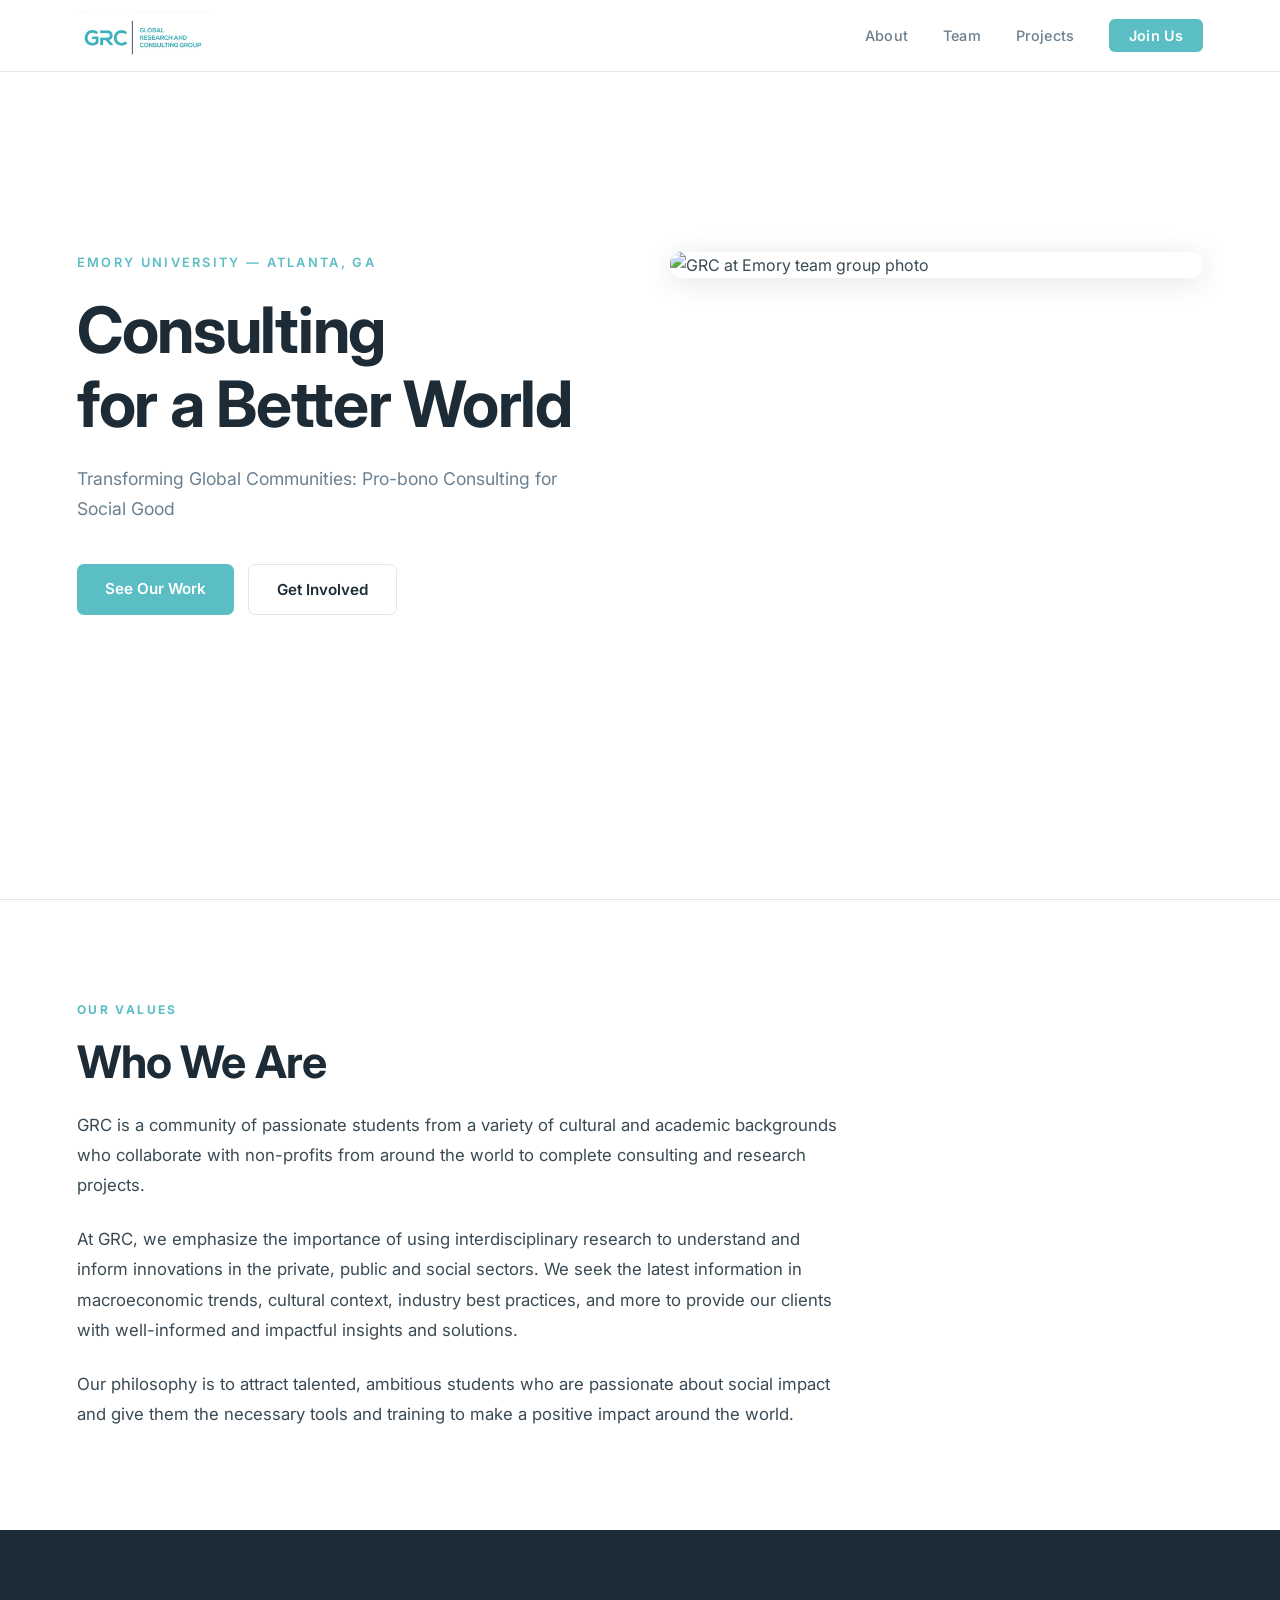
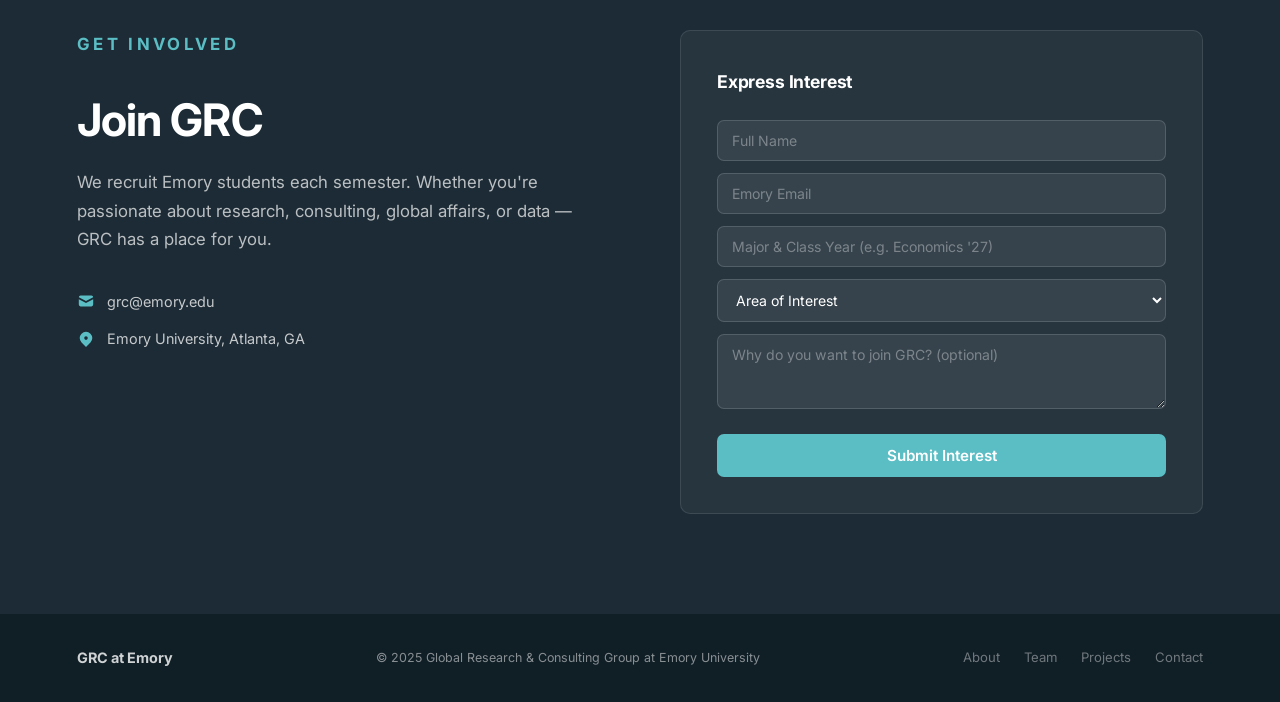
==== commit fa005294: "initial push" ====
--- a/index.html
+++ b/index.html
@@ -18,8 +18,8 @@
     </div>
     <ul class="nav-links">
       <li><a href="#about">About</a></li>
-      <li><a href="#team">Team</a></li>
-      <li><a href="#projects">Projects</a></li>
+      <li><a href="team.html">Team</a></li>
+      <li><a href="projects.html">Projects</a></li>
       <li><a href="#contact" class="nav-cta">Join Us</a></li>
     </ul>
     <button class="hamburger" id="hamburger">&#9776;</button>
@@ -27,27 +27,20 @@
 
   <!-- HERO -->
   <header class="hero">
-    <div class="hero-content">
-      <p class="hero-eyebrow">Emory University &mdash; Atlanta, GA</p>
-      <h1>Research & Consulting<br>for a Better World</h1>
-      <p class="hero-desc">Transforming Global Communities: Pro-bono Consulting for Social Good</p>
-      <div class="hero-actions">
-        <a href="#projects" class="btn btn-primary">See Our Work</a>
-        <a href="#contact" class="btn btn-outline">Get Involved</a>
+    <div class="hero-layout">
+      <div class="hero-left">
+        <div class="hero-content">
+          <p class="hero-eyebrow">Emory University &mdash; Atlanta, GA</p>
+          <h1>Consulting<br>for a Better World</h1>
+          <p class="hero-desc">Transforming Global Communities: Pro-bono Consulting for Social Good</p>
+          <div class="hero-actions">
+            <a href="projects.html" class="btn btn-primary">See Our Work</a>
+            <a href="#contact" class="btn btn-outline">Get Involved</a>
+          </div>
+        </div>
       </div>
-    </div>
-    <div class="hero-stats">
-      <div class="stat">
-        <span class="stat-num">[placeholder]</span>
-        <span class="stat-label">Projects Completed</span>
-      </div>
-      <div class="stat">
-        <span class="stat-num">[placeholder]</span>
-        <span class="stat-label">Active Members</span>
-      </div>
-      <div class="stat">
-        <span class="stat-num">[placeholder]</span>
-        <span class="stat-label">Partner Organizations</span>
+      <div class="hero-right">
+        <img src="groupphoto.jpg" alt="GRC at Emory team group photo" class="hero-photo">
       </div>
     </div>
   </header>
@@ -55,138 +48,18 @@
   <!-- ABOUT -->
   <section class="section" id="about">
     <div class="container">
-      <p class="overline">What We Do</p>
-      <h2>Rigorous research.<br>Actionable consulting.</h2>
-      <p class="section-intro">We combine academic rigor with real-world impact, helping organizations solve complex challenges across sectors and geographies.</p>
-      <div class="pillars">
-        <div class="pillar">
-          <div class="pillar-icon">
-            <svg viewBox="0 0 24 24" fill="none" stroke="currentColor" stroke-width="1.8">
-              <path d="M9 19v-6a2 2 0 00-2-2H5a2 2 0 00-2 2v6a2 2 0 002 2h2a2 2 0 002-2zm0 0V9a2 2 0 012-2h2a2 2 0 012 2v10m-6 0a2 2 0 002 2h2a2 2 0 002-2m0 0V5a2 2 0 012-2h2a2 2 0 012 2v14a2 2 0 01-2 2h-2a2 2 0 01-2-2z"/>
-            </svg>
-          </div>
-          <h3>Research & Analysis</h3>
-          <p>We conduct rigorous research combining data analysis, literature reviews, and field work to uncover insights and identify solutions.</p>
+      <p class="overline">Our Values</p>
+      <h2>Who We Are</h2>
+      <div class="values-blocks">
+        <div class="value-block">
+          <p>GRC is a community of passionate students from a variety of cultural and academic backgrounds who collaborate with non-profits from around the world to complete consulting and research projects.</p>
         </div>
-        <div class="pillar">
-          <div class="pillar-icon">
-            <svg viewBox="0 0 24 24" fill="none" stroke="currentColor" stroke-width="1.8">
-              <path d="M9 20l-5.447-2.724A1 1 0 013 16.382V5.618a1 1 0 011.447-.894L9 7m0 13l6-3m-6 3V7m6 10l4.553 2.276A1 1 0 0021 18.382V7.618a1 1 0 00-.553-.894L15 4m0 13V4m0 0L9 7"/>
-            </svg>
-          </div>
-          <h3>Strategic Consulting</h3>
-          <p>From market entry strategies to policy briefs, we deliver actionable recommendations that clients can implement immediately.</p>
+        <div class="value-block">
+          <p>At GRC, we emphasize the importance of using interdisciplinary research to understand and inform innovations in the private, public and social sectors. We seek the latest information in macroeconomic trends, cultural context, industry best practices, and more to provide our clients with well-informed and impactful insights and solutions.</p>
         </div>
-        <div class="pillar">
-          <div class="pillar-icon">
-            <svg viewBox="0 0 24 24" fill="none" stroke="currentColor" stroke-width="1.8">
-              <circle cx="12" cy="12" r="10"/><path d="M2 12h20M12 2a15.3 15.3 0 010 20M12 2a15.3 15.3 0 000 20"/>
-            </svg>
-          </div>
-          <h3>Global Impact</h3>
-          <p>We work with nonprofits, startups, governments, and development organizations across multiple sectors and geographies.</p>
+        <div class="value-block">
+          <p>Our philosophy is to attract talented, ambitious students who are passionate about social impact and give them the necessary tools and training to make a positive impact around the world.</p>
         </div>
-      </div>
-    </div>
-  </section>
-
-  <!-- TEAM -->
-  <section class="section section-tint" id="team">
-    <div class="container">
-      <p class="overline">Our Team</p>
-      <h2>Driven by students,<br>guided by purpose.</h2>
-      <p class="section-intro">Passionate Emory students working on real global challenges.</p>
-      <div class="team-grid">
-        <div class="team-card">
-          <div class="team-avatar">JL</div>
-          <div class="team-role">Co-President</div>
-          <h3>Alice Kim</h3>
-          <p>Economics & Computer Science, '26</p>
-        </div>
-        <div class="team-card">
-          <div class="team-avatar">SM</div>
-          <div class="team-role">Director of Research</div>
-          <h3>Sofia Martinez</h3>
-          <p>Global Health & Biology, '25</p>
-        </div>
-        <div class="team-card">
-          <div class="team-avatar">DP</div>
-          <div class="team-role">Director of Operations</div>
-          <h3>David Park</h3>
-          <p>Finance & Math, '26</p>
-        </div>
-      </div>
-    </div>
-  </section>
-
-  <!-- PROJECTS -->
-  <section class="section" id="projects">
-    <div class="container">
-      <p class="overline">Our Work</p>
-      <h2>Projects</h2>
-      <p class="section-intro">We partner with organizations to deliver rigorous, actionable work across a range of sectors.</p>
-      <div class="projects-grid">
-
-        <div class="project-card">
-          <span class="project-tag">Global Health</span>
-          <h3>Maternal Health Access in Sub-Saharan Africa</h3>
-          <p>Partnered with a WHO-affiliated NGO to analyze healthcare access barriers and recommend policy interventions across three countries.</p>
-          <div class="project-footer">
-            <span class="project-client">NGO Partner</span>
-            <span class="project-year">2024–2025</span>
-          </div>
-        </div>
-
-        <div class="project-card">
-          <span class="project-tag">Strategy</span>
-          <h3>Market Entry Strategy for EdTech Startup</h3>
-          <p>Developed a go-to-market strategy for an Atlanta-based EdTech company expanding into Southeast Asian markets.</p>
-          <div class="project-footer">
-            <span class="project-client">Startup</span>
-            <span class="project-year">2024</span>
-          </div>
-        </div>
-
-        <div class="project-card">
-          <span class="project-tag">Nonprofit</span>
-          <h3>Fundraising Optimization for Atlanta Food Bank</h3>
-          <p>Analyzed donor retention data and proposed a digital fundraising strategy that increased donor engagement by an estimated 30%.</p>
-          <div class="project-footer">
-            <span class="project-client">Nonprofit</span>
-            <span class="project-year">2024</span>
-          </div>
-        </div>
-
-        <div class="project-card">
-          <span class="project-tag">Policy</span>
-          <h3>Climate Policy Brief for State Legislature</h3>
-          <p>Produced a comprehensive policy brief on renewable energy incentives for Georgia state legislators, synthesizing research from 50+ sources.</p>
-          <div class="project-footer">
-            <span class="project-client">Government</span>
-            <span class="project-year">2025</span>
-          </div>
-        </div>
-
-        <div class="project-card">
-          <span class="project-tag">Finance</span>
-          <h3>Microfinance Impact Assessment in South Asia</h3>
-          <p>Evaluated the economic impact of a microfinance program in rural Bangladesh using econometric methods and primary survey data.</p>
-          <div class="project-footer">
-            <span class="project-client">Development Org</span>
-            <span class="project-year">2025</span>
-          </div>
-        </div>
-
-        <div class="project-card">
-          <span class="project-tag">Operations</span>
-          <h3>Supply Chain Resilience for Healthcare Manufacturer</h3>
-          <p>Identified supply chain vulnerabilities and developed contingency frameworks for a mid-size medical device manufacturer post-COVID.</p>
-          <div class="project-footer">
-            <span class="project-client">Private Sector</span>
-            <span class="project-year">2025</span>
-          </div>
-        </div>
-
       </div>
     </div>
   </section>
@@ -240,8 +113,8 @@
       <p class="footer-copy">&copy; 2025 Global Research & Consulting Group at Emory University</p>
       <div class="footer-links">
         <a href="#about">About</a>
-        <a href="#team">Team</a>
-        <a href="#projects">Projects</a>
+        <a href="team.html">Team</a>
+        <a href="projects.html">Projects</a>
         <a href="#contact">Contact</a>
       </div>
     </div>
--- a/styles.css
+++ b/styles.css
@@ -38,7 +38,7 @@
 }
 
 .logo-img {
-  height: 38px;
+  height: 52px;
   width: auto;
   display: block;
 }
@@ -65,10 +65,38 @@
 /* ─── HERO ───────────────────────────────────────────── */
 .hero {
   min-height: 100vh;
-  display: flex; flex-direction: column; justify-content: center;
+  display: flex; align-items: center;
   padding: 120px 6% 80px;
   background: var(--white);
   border-bottom: 1px solid var(--border);
+}
+
+.hero-layout {
+  display: grid;
+  grid-template-columns: 1fr 1fr;
+  gap: 60px;
+  align-items: flex-start;
+  width: 100%;
+  max-width: 1160px;
+  margin: 0 auto;
+}
+
+.hero-left {
+  display: flex;
+  flex-direction: column;
+}
+
+.hero-right {
+  display: flex;
+  align-items: center;
+}
+
+.hero-photo {
+  width: 100%;
+  border-radius: 12px;
+  object-fit: cover;
+  max-height: 480px;
+  box-shadow: var(--shadow-md);
 }
 
 .hero-eyebrow {
@@ -251,6 +279,30 @@
 }
 .project-client { color: var(--text-muted); font-weight: 500; }
 .project-year { color: var(--mint); font-weight: 700; }
+
+/* ─── VALUES ──────────────────────────────────────────── */
+.values-blocks {
+  display: flex;
+  flex-direction: column;
+  gap: 24px;
+  max-width: 760px;
+}
+
+.value-block p {
+  font-size: 1.05rem;
+  color: var(--text);
+  line-height: 1.8;
+}
+
+/* ─── GROUP PHOTO ─────────────────────────────────────── */
+.group-photo {
+  width: 100%;
+  border-radius: var(--radius);
+  display: block;
+  object-fit: cover;
+  max-height: 520px;
+  box-shadow: var(--shadow-md);
+}
 
 /* ─── CONTACT ─────────────────────────────────────────── */
 .contact-grid {
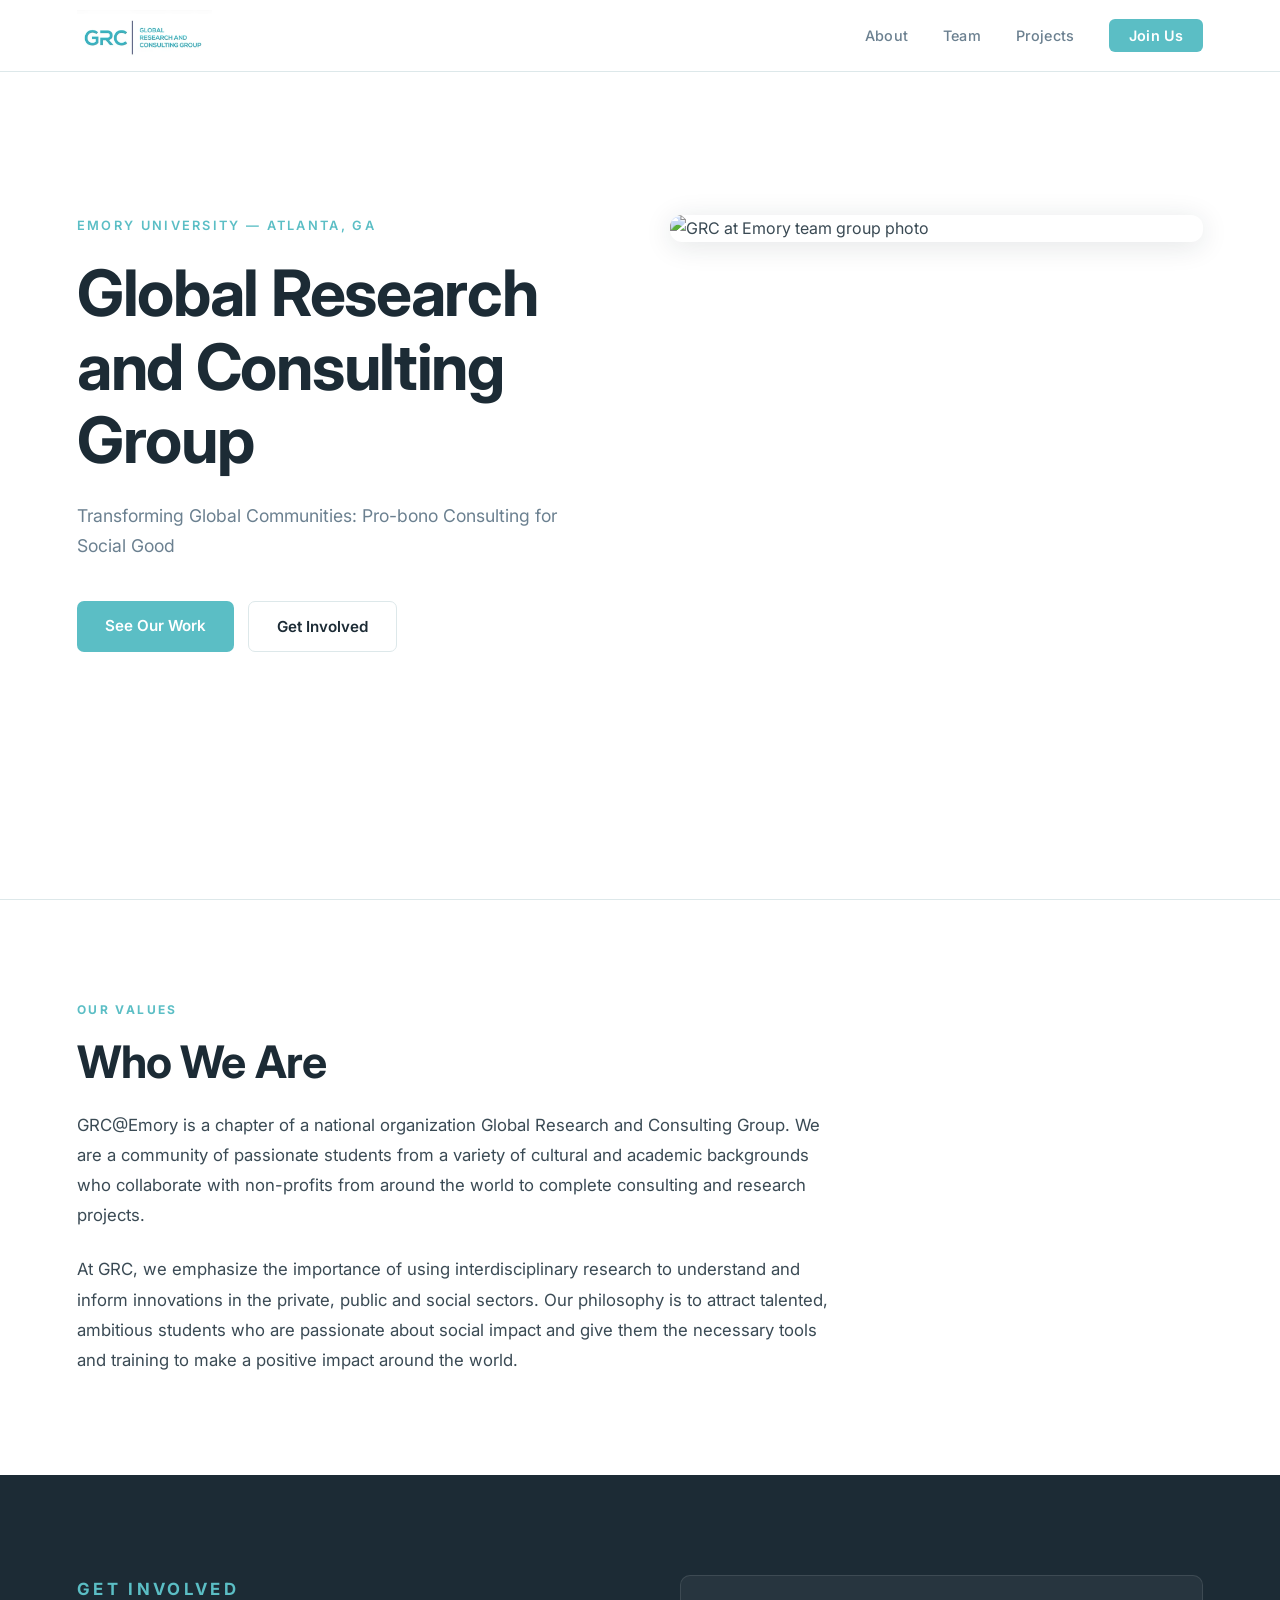
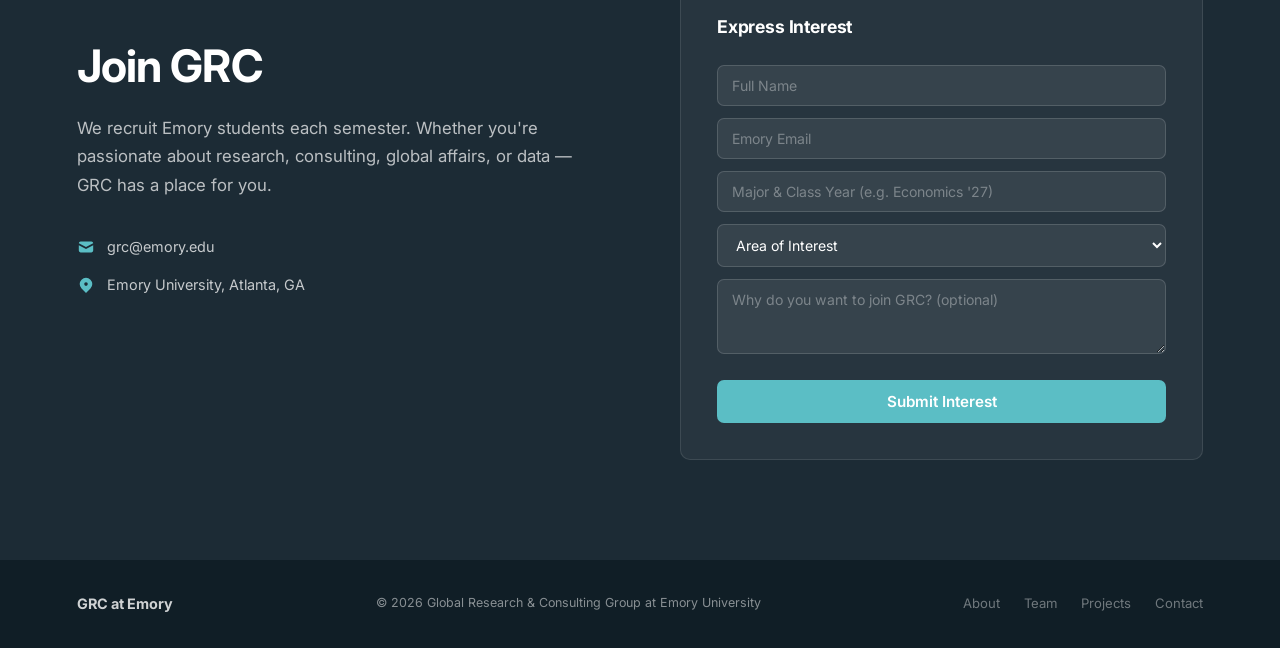
==== commit 1f361d3e: "design basic" ====
--- a/index.html
+++ b/index.html
@@ -31,7 +31,7 @@
       <div class="hero-left">
         <div class="hero-content">
           <p class="hero-eyebrow">Emory University &mdash; Atlanta, GA</p>
-          <h1>Consulting<br>for a Better World</h1>
+          <h1>Global Research <br>and Consulting Group</h1>
           <p class="hero-desc">Transforming Global Communities: Pro-bono Consulting for Social Good</p>
           <div class="hero-actions">
             <a href="projects.html" class="btn btn-primary">See Our Work</a>
@@ -52,13 +52,10 @@
       <h2>Who We Are</h2>
       <div class="values-blocks">
         <div class="value-block">
-          <p>GRC is a community of passionate students from a variety of cultural and academic backgrounds who collaborate with non-profits from around the world to complete consulting and research projects.</p>
+          <p>GRC@Emory is a chapter of a national organization Global Research and Consulting Group. We are a community of passionate students from a variety of cultural and academic backgrounds who collaborate with non-profits from around the world to complete consulting and research projects.</p>
         </div>
         <div class="value-block">
-          <p>At GRC, we emphasize the importance of using interdisciplinary research to understand and inform innovations in the private, public and social sectors. We seek the latest information in macroeconomic trends, cultural context, industry best practices, and more to provide our clients with well-informed and impactful insights and solutions.</p>
-        </div>
-        <div class="value-block">
-          <p>Our philosophy is to attract talented, ambitious students who are passionate about social impact and give them the necessary tools and training to make a positive impact around the world.</p>
+          <p>At GRC, we emphasize the importance of using interdisciplinary research to understand and inform innovations in the private, public and social sectors. Our philosophy is to attract talented, ambitious students who are passionate about social impact and give them the necessary tools and training to make a positive impact around the world.</p>
         </div>
       </div>
     </div>
@@ -110,7 +107,7 @@
   <footer class="footer">
     <div class="container footer-inner">
       <span class="footer-brand">GRC at Emory</span>
-      <p class="footer-copy">&copy; 2025 Global Research & Consulting Group at Emory University</p>
+      <p class="footer-copy">&copy; 2026 Global Research & Consulting Group at Emory University</p>
       <div class="footer-links">
         <a href="#about">About</a>
         <a href="team.html">Team</a>
--- a/styles.css
+++ b/styles.css
@@ -256,6 +256,14 @@
   transition: box-shadow var(--transition), transform var(--transition);
 }
 .project-card:hover { box-shadow: var(--shadow-md); transform: translateY(-2px); }
+
+.project-logo {
+  width: 100%;
+  max-height: 64px;
+  object-fit: contain;
+  object-position: left;
+  margin-bottom: 16px;
+}
 
 .project-tag {
   display: inline-block; margin-bottom: 16px;
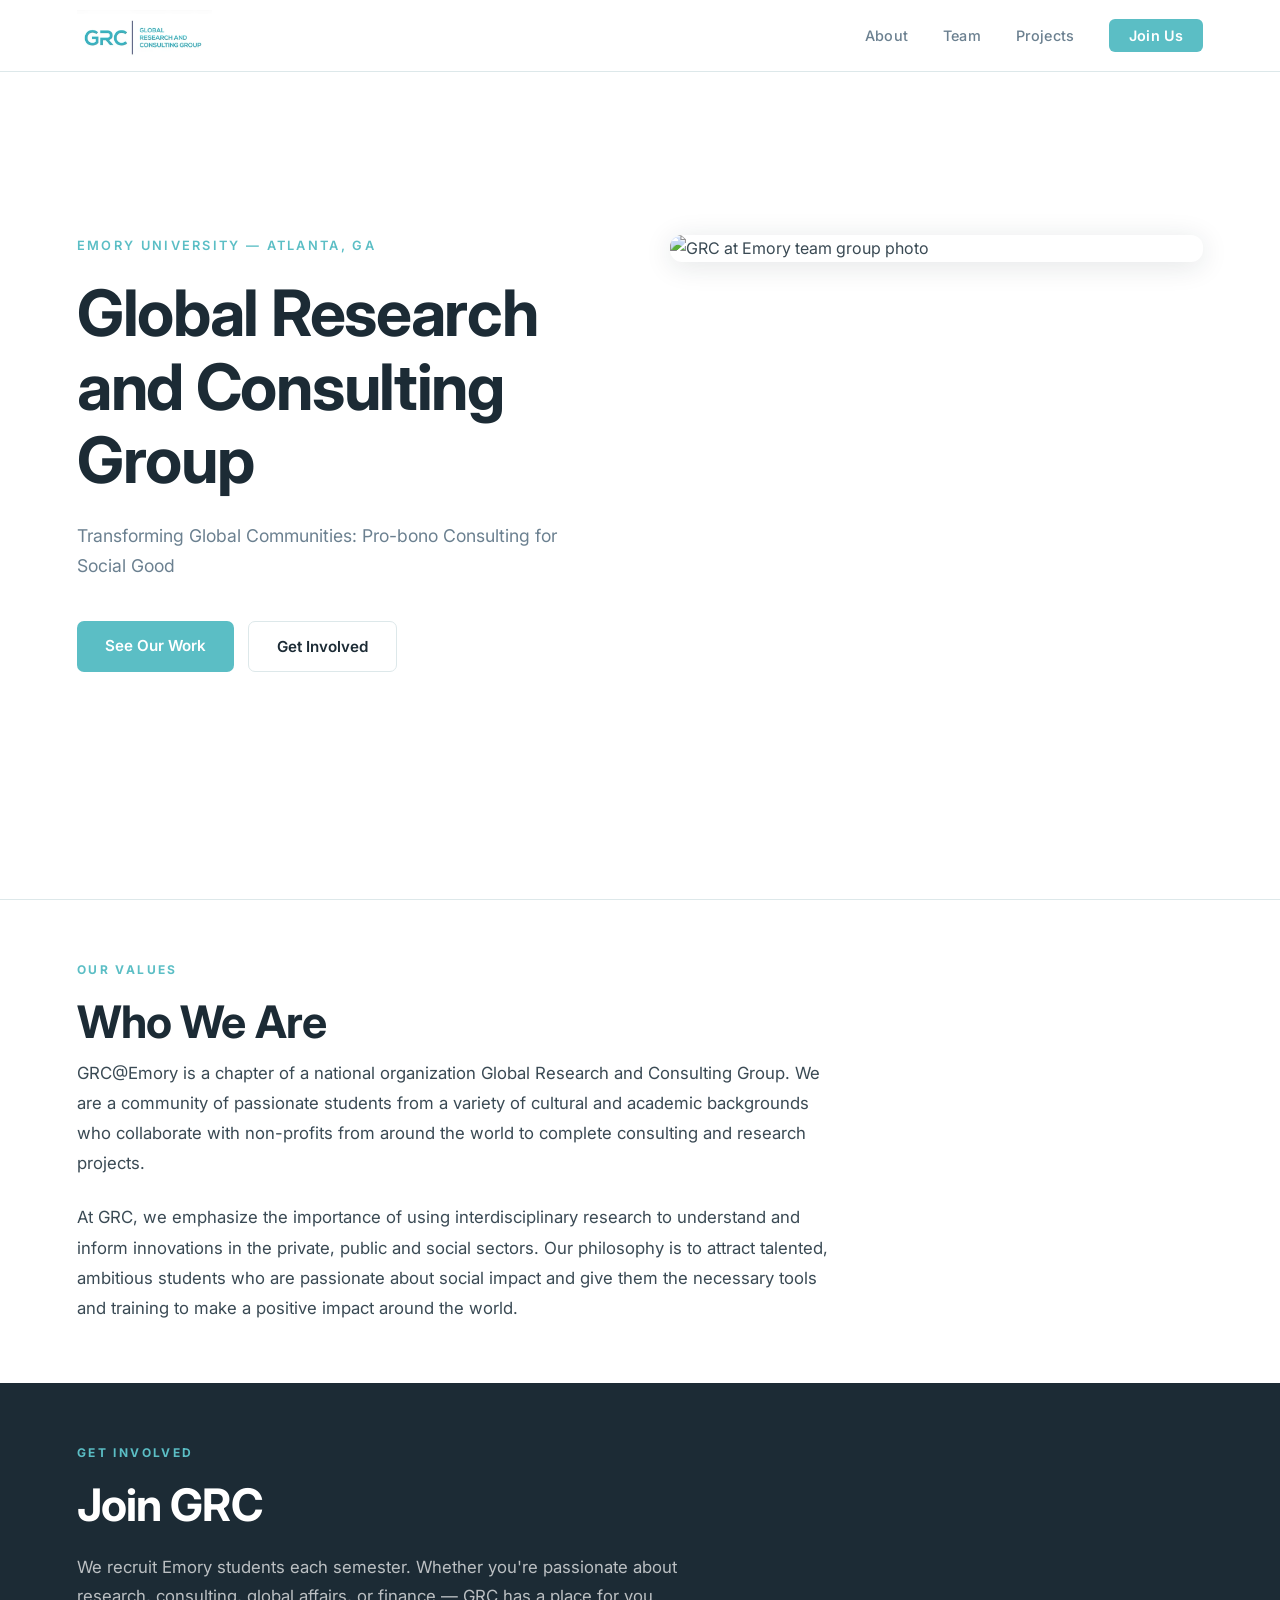
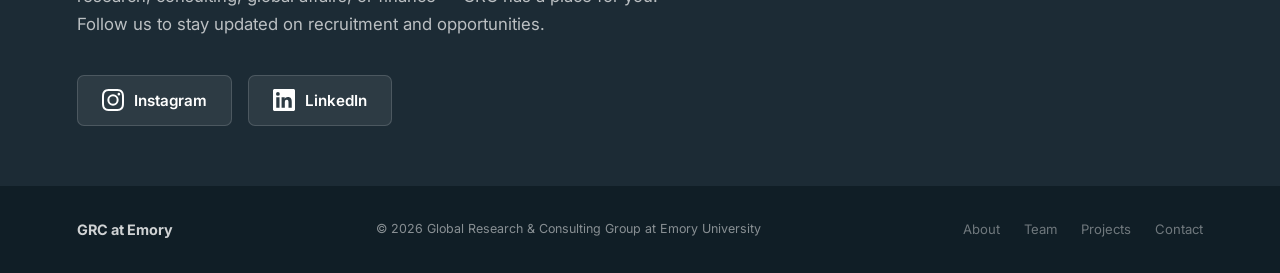
==== commit 58bb4ff5: "april 2nd" ====
--- a/index.html
+++ b/index.html
@@ -64,40 +64,19 @@
   <!-- CONTACT / JOIN -->
   <section class="section section-dark" id="contact">
     <div class="container">
-      <div class="contact-grid">
-        <div class="contact-left">
-          <p class="overline light">Get Involved</p>
-          <h2 class="light">Join GRC</h2>
-          <p>We recruit Emory students each semester. Whether you're passionate about research, consulting, global affairs, or data &mdash; GRC has a place for you.</p>
-          <ul class="contact-info">
-            <li>
-              <svg viewBox="0 0 20 20" fill="currentColor"><path d="M2.003 5.884L10 9.882l7.997-3.998A2 2 0 0016 4H4a2 2 0 00-1.997 1.884z"/><path d="M18 8.118l-8 4-8-4V14a2 2 0 002 2h12a2 2 0 002-2V8.118z"/></svg>
-              grc@emory.edu
-            </li>
-            <li>
-              <svg viewBox="0 0 20 20" fill="currentColor"><path fill-rule="evenodd" d="M5.05 4.05a7 7 0 119.9 9.9L10 18.9l-4.95-4.95a7 7 0 010-9.9zM10 11a2 2 0 100-4 2 2 0 000 4z" clip-rule="evenodd"/></svg>
-              Emory University, Atlanta, GA
-            </li>
-          </ul>
-        </div>
-        <div class="contact-right">
-          <form class="contact-form" onsubmit="handleSubmit(event)">
-            <h3>Express Interest</h3>
-            <input type="text" placeholder="Full Name" required />
-            <input type="email" placeholder="Emory Email" required />
-            <input type="text" placeholder="Major & Class Year (e.g. Economics '27)" />
-            <select aria-label="Area of Interest">
-              <option value="" disabled selected>Area of Interest</option>
-              <option>Research & Analysis</option>
-              <option>Strategy & Consulting</option>
-              <option>Global Health</option>
-              <option>Finance & Economics</option>
-              <option>Operations</option>
-              <option>Marketing & Communications</option>
-            </select>
-            <textarea placeholder="Why do you want to join GRC? (optional)" rows="3"></textarea>
-            <button type="submit" class="btn btn-primary">Submit Interest</button>
-          </form>
+      <div class="recruit-section">
+        <p class="overline light">Get Involved</p>
+        <h2 class="light">Join GRC</h2>
+        <p class="recruit-desc">We recruit Emory students each semester. Whether you're passionate about research, consulting, global affairs, or finance &mdash; GRC has a place for you. Follow us to stay updated on recruitment and opportunities.</p>
+        <div class="social-links">
+          <a href="https://www.instagram.com/grcemory/" target="_blank" rel="noopener" class="social-btn">
+            <svg viewBox="0 0 24 24" fill="currentColor" width="22" height="22"><path d="M12 2.163c3.204 0 3.584.012 4.85.07 3.252.148 4.771 1.691 4.919 4.919.058 1.265.069 1.645.069 4.849 0 3.205-.012 3.584-.069 4.849-.149 3.225-1.664 4.771-4.919 4.919-1.266.058-1.644.07-4.85.07-3.204 0-3.584-.012-4.849-.07-3.26-.149-4.771-1.699-4.919-4.92-.058-1.265-.07-1.644-.07-4.849 0-3.204.013-3.583.07-4.849.149-3.227 1.664-4.771 4.919-4.919 1.266-.057 1.645-.069 4.849-.069zM12 0C8.741 0 8.333.014 7.053.072 2.695.272.273 2.69.073 7.052.014 8.333 0 8.741 0 12c0 3.259.014 3.668.072 4.948.2 4.358 2.618 6.78 6.98 6.98C8.333 23.986 8.741 24 12 24c3.259 0 3.668-.014 4.948-.072 4.354-.2 6.782-2.618 6.979-6.98.059-1.28.073-1.689.073-4.948 0-3.259-.014-3.667-.072-4.947-.196-4.354-2.617-6.78-6.979-6.98C15.668.014 15.259 0 12 0zm0 5.838a6.162 6.162 0 100 12.324 6.162 6.162 0 000-12.324zM12 16a4 4 0 110-8 4 4 0 010 8zm6.406-11.845a1.44 1.44 0 100 2.881 1.44 1.44 0 000-2.881z"/></svg>
+            Instagram
+          </a>
+          <a href="https://www.linkedin.com/company/emory-grc/posts/?feedView=all" target="_blank" rel="noopener" class="social-btn">
+            <svg viewBox="0 0 24 24" fill="currentColor" width="22" height="22"><path d="M20.447 20.452h-3.554v-5.569c0-1.328-.027-3.037-1.852-3.037-1.853 0-2.136 1.445-2.136 2.939v5.667H9.351V9h3.414v1.561h.046c.477-.9 1.637-1.85 3.37-1.85 3.601 0 4.267 2.37 4.267 5.455v6.286zM5.337 7.433a2.062 2.062 0 01-2.063-2.065 2.064 2.064 0 112.063 2.065zm1.782 13.019H3.555V9h3.564v11.452zM22.225 0H1.771C.792 0 0 .774 0 1.729v20.542C0 23.227.792 24 1.771 24h20.451C23.2 24 24 23.227 24 22.271V1.729C24 .774 23.2 0 22.222 0h.003z"/></svg>
+            LinkedIn
+          </a>
         </div>
       </div>
     </div>
--- a/styles.css
+++ b/styles.css
@@ -66,7 +66,7 @@
 .hero {
   min-height: 100vh;
   display: flex; align-items: center;
-  padding: 120px 6% 80px;
+  padding: 120px 6% 40px;
   background: var(--white);
   border-bottom: 1px solid var(--border);
 }
@@ -146,7 +146,7 @@
 .stat-label { font-size: 0.82rem; color: var(--text-muted); font-weight: 500; }
 
 /* ─── SECTIONS ───────────────────────────────────────── */
-.section { padding: 100px 6%; }
+.section { padding: 60px 6%; }
 .section-tint { background: var(--gray-bg); }
 .section-dark { background: var(--dark); color: rgba(255,255,255,0.85); }
 .container { max-width: 1160px; margin: 0 auto; }
@@ -257,6 +257,17 @@
 }
 .project-card:hover { box-shadow: var(--shadow-md); transform: translateY(-2px); }
 
+.project-logo-row {
+  display: flex;
+  align-items: center;
+  justify-content: space-between;
+  margin-bottom: 16px;
+}
+
+.project-logo-row .project-logo {
+  margin-bottom: 0;
+}
+
 .project-logo {
   width: 100%;
   max-height: 64px;
@@ -294,6 +305,11 @@
   flex-direction: column;
   gap: 24px;
   max-width: 760px;
+  margin-top: 8px;
+}
+
+#about h2 {
+  margin-bottom: 8px;
 }
 
 .value-block p {
@@ -310,6 +326,33 @@
   object-fit: cover;
   max-height: 520px;
   box-shadow: var(--shadow-md);
+}
+
+/* ─── RECRUIT / SOCIAL ────────────────────────────────── */
+.recruit-section {
+  max-width: 600px;
+}
+
+.recruit-desc {
+  color: rgba(255,255,255,0.7); font-size: 1.05rem; line-height: 1.7;
+  margin-bottom: 36px;
+}
+
+.social-links {
+  display: flex; gap: 16px; flex-wrap: wrap;
+}
+
+.social-btn {
+  display: inline-flex; align-items: center; gap: 10px;
+  padding: 12px 24px; border-radius: 7px;
+  font-size: 0.95rem; font-weight: 600; text-decoration: none;
+  background: rgba(255,255,255,0.08);
+  border: 1px solid rgba(255,255,255,0.15);
+  color: var(--white);
+  transition: all var(--transition);
+}
+.social-btn:hover {
+  background: var(--mint); border-color: var(--mint);
 }
 
 /* ─── CONTACT ─────────────────────────────────────────── */
